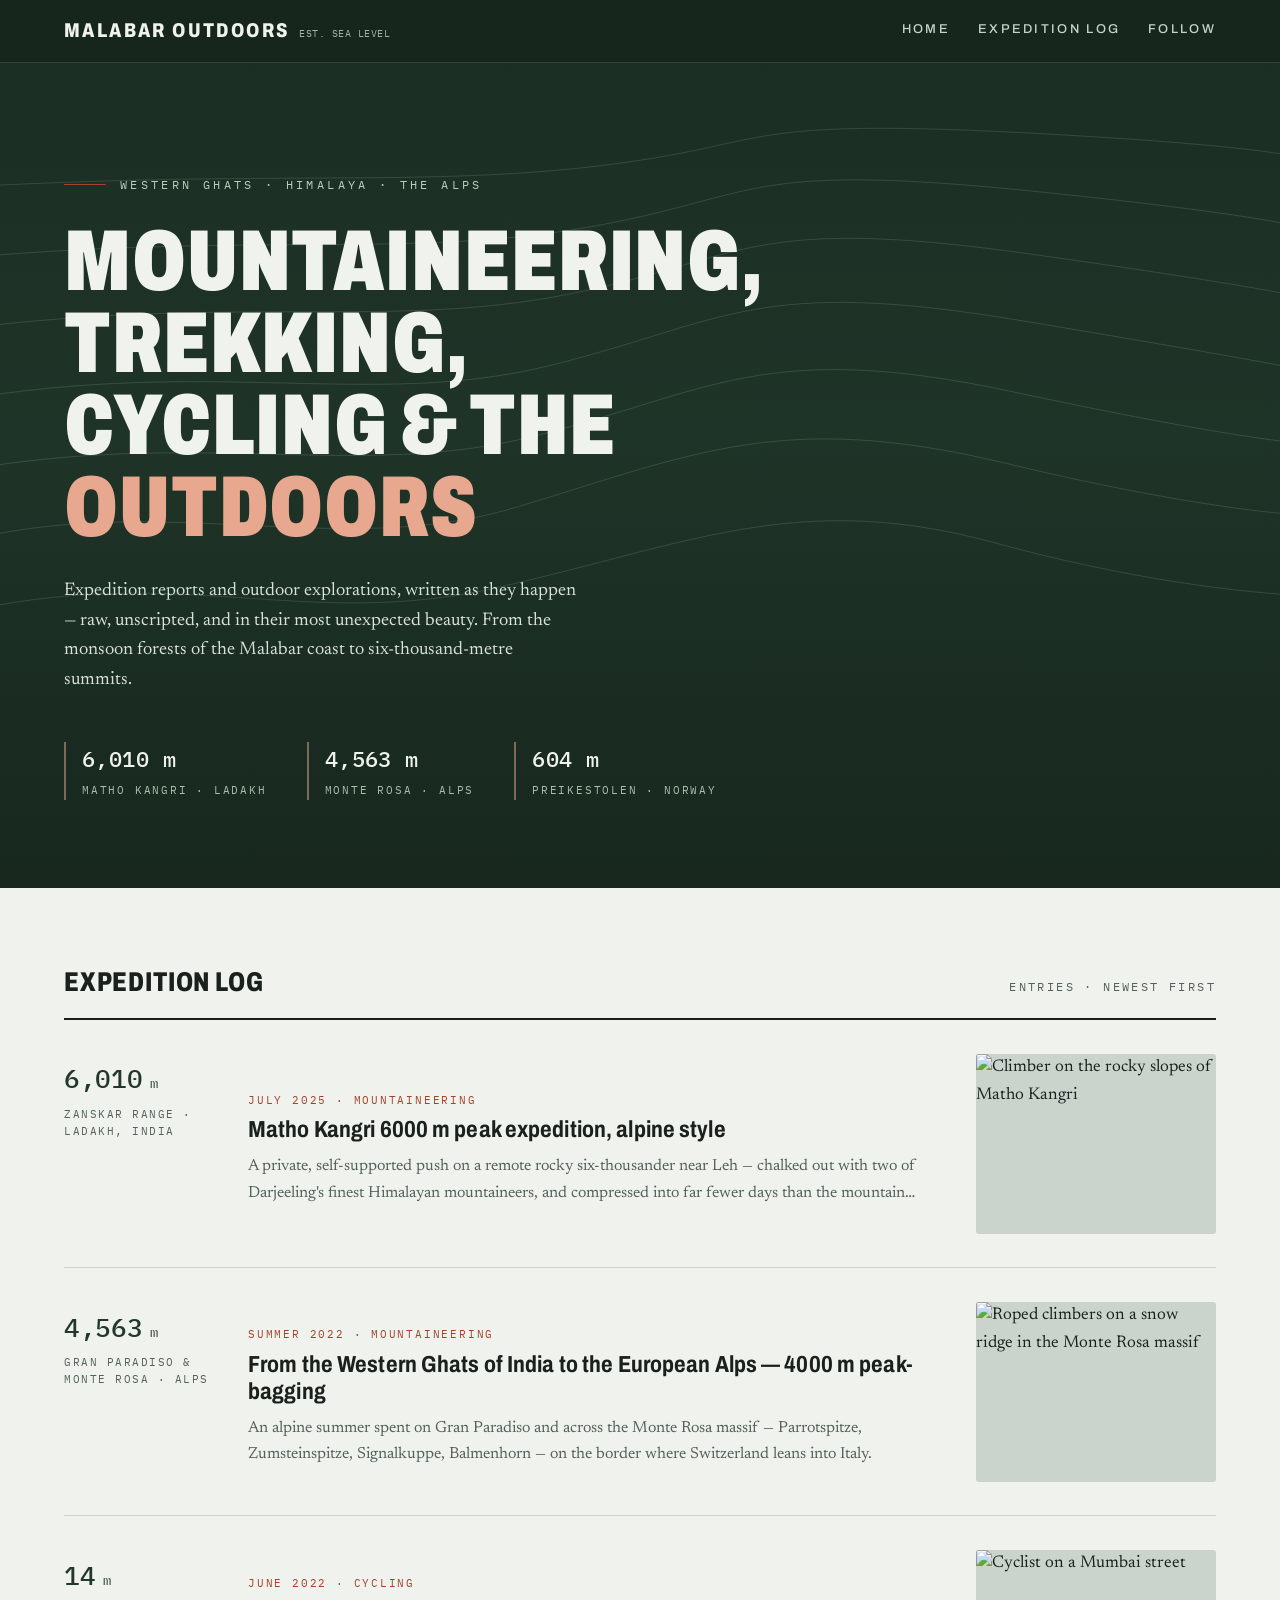
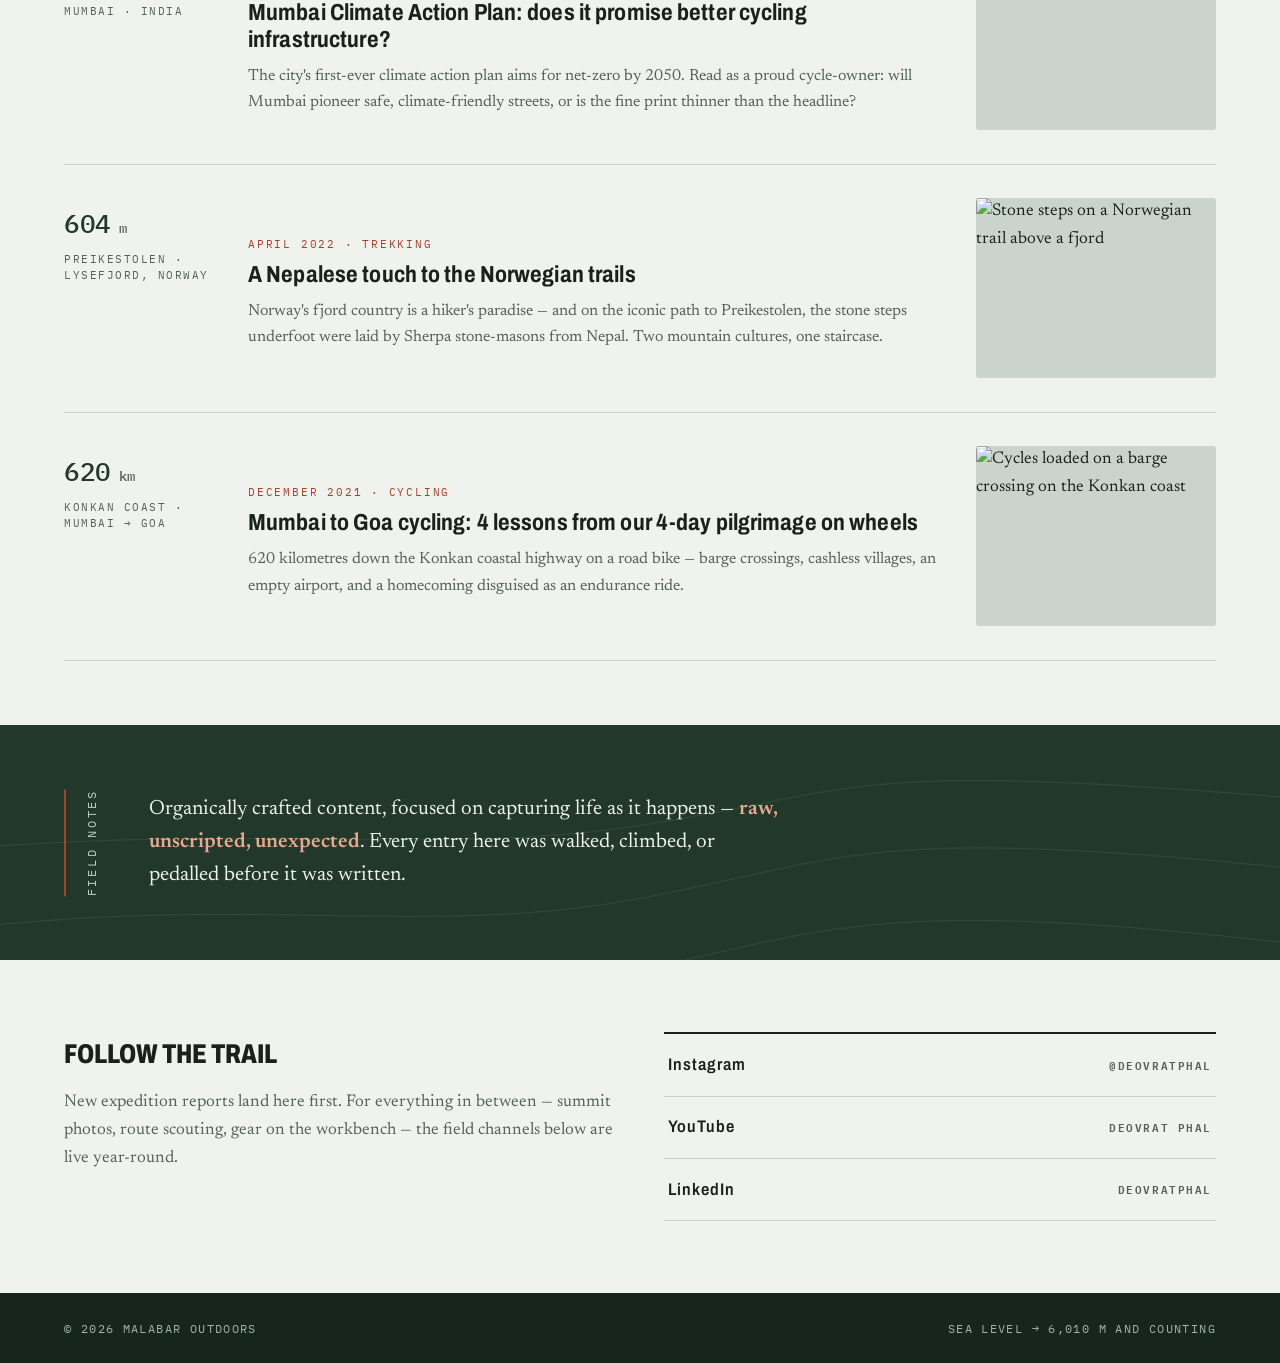
==== index.html @ 0d3b4b46 "Create static Malabar Outdoors site Migrate from WordPress to a static GitHub Pages site. Includes h" ====
<!DOCTYPE html>
<html lang="en">
<head>
<meta charset="UTF-8">
<meta name="viewport" content="width=device-width, initial-scale=1.0">
<title>Malabar Outdoors — Mountaineering, Trekking, Cycling</title>
<meta name="description" content="Mountaineering, trekking, cycling and outdoor explorations — from the Western Ghats of India to the Alps and the Himalaya. Expedition reports by Deovrat Phal.">
<link rel="preconnect" href="https://fonts.googleapis.com">
<link rel="preconnect" href="https://fonts.gstatic.com" crossorigin>
<link href="https://fonts.googleapis.com/css2?family=Archivo:wdth,wght@62..125,400..900&family=Newsreader:ital,opsz,wght@0,6..72,400..600;1,6..72,400&family=IBM+Plex+Mono:wght@400;500&display=swap" rel="stylesheet">
<style>
:root{
  --ghat:#22382B;        /* monsoon canopy green */
  --ghat-deep:#16261D;
  --glacier:#EFF2ED;     /* cool green-tinted off-white */
  --card:#FFFFFF;
  --laterite:#A6412A;    /* Malabar laterite stone */
  --ink:#1A211D;
  --slate:#54615A;
  --hairline:#CBD4CC;
  --display:'Archivo',sans-serif;
  --body:'Newsreader',Georgia,serif;
  --mono:'IBM Plex Mono',monospace;
}
*{margin:0;padding:0;box-sizing:border-box}
html{scroll-behavior:smooth}
@media (prefers-reduced-motion: reduce){
  html{scroll-behavior:auto}
  *,*::before,*::after{animation-duration:.01ms!important;transition-duration:.01ms!important}
}
body{
  font-family:var(--body);
  background:var(--glacier);
  color:var(--ink);
  font-size:1.0625rem;
  line-height:1.65;
}
a{color:inherit}
a:focus-visible,button:focus-visible{outline:3px solid var(--laterite);outline-offset:3px;border-radius:2px}
img{display:block;max-width:100%}

/* ---------- header ---------- */
header{
  position:sticky;top:0;z-index:50;
  background:var(--ghat-deep);
  color:var(--glacier);
  border-bottom:1px solid rgba(255,255,255,.12);
}
.header-inner{
  max-width:1200px;margin:0 auto;
  display:flex;align-items:center;justify-content:space-between;
  padding:.9rem 1.5rem;
}
.wordmark{
  font-family:var(--display);
  font-weight:800;
  font-stretch:80%;
  font-size:1.25rem;
  letter-spacing:.12em;
  text-transform:uppercase;
  text-decoration:none;
  display:flex;align-items:baseline;gap:.6rem;
}
.wordmark .sea{
  font-family:var(--mono);font-size:.65rem;font-weight:400;
  letter-spacing:.05em;color:#9DB5A4;
}
nav{display:flex;gap:1.75rem}
nav a{
  font-family:var(--display);font-weight:500;font-size:.8rem;
  letter-spacing:.18em;text-transform:uppercase;text-decoration:none;
  color:#C6D4C8;padding:.25rem 0;border-bottom:2px solid transparent;
  transition:color .2s,border-color .2s;
}
nav a:hover{color:#fff;border-bottom-color:var(--laterite)}

/* ---------- hero ---------- */
.hero{
  position:relative;
  background:var(--ghat);
  color:var(--glacier);
  overflow:hidden;
}
.hero-photo{
  position:absolute;inset:0;
  background-image:url('https://malabaroutdoors.wordpress.com/wp-content/uploads/2021/12/img_20201022_084226.jpg?w=1920');
  background-size:cover;background-position:center 40%;
  opacity:.38;
}
.hero-tint{
  position:absolute;inset:0;
  background:linear-gradient(180deg,rgba(22,38,29,.55) 0%,rgba(22,38,29,.25) 45%,rgba(22,38,29,.9) 100%);
}
.contours{position:absolute;inset:0;opacity:.5;mix-blend-mode:soft-light;pointer-events:none}
.hero-inner{
  position:relative;
  max-width:1200px;margin:0 auto;
  padding:7rem 1.5rem 5.5rem;
}
.hero-eyebrow{
  font-family:var(--mono);font-size:.75rem;letter-spacing:.28em;
  text-transform:uppercase;color:#B9CFBE;
  display:flex;align-items:center;gap:.9rem;margin-bottom:1.6rem;
}
.hero-eyebrow::before{content:"";width:2.6rem;height:1px;background:var(--laterite)}
h1{
  font-family:var(--display);
  font-weight:900;
  font-stretch:72%;
  text-transform:uppercase;
  font-size:clamp(2.6rem,7.5vw,5.4rem);
  line-height:.95;
  letter-spacing:.01em;
  max-width:14ch;
}
h1 em{font-style:normal;color:#E8A88F}
.hero-sub{
  margin-top:1.75rem;max-width:52ch;
  font-size:1.15rem;line-height:1.6;color:#D8E2D8;
}
.hero-range{
  margin-top:3rem;
  display:flex;flex-wrap:wrap;gap:2.5rem;
  font-family:var(--mono);
}
.range-item{border-left:2px solid rgba(232,168,143,.5);padding-left:1rem}
.range-item .alt{font-size:1.35rem;font-weight:500;letter-spacing:.02em}
.range-item .where{font-size:.7rem;letter-spacing:.16em;text-transform:uppercase;color:#A9C0AE;margin-top:.2rem}

/* ---------- ledger ---------- */
.ledger{
  max-width:1200px;margin:0 auto;
  padding:4.5rem 1.5rem 4rem;
}
.section-head{
  display:flex;align-items:baseline;justify-content:space-between;
  gap:1rem;flex-wrap:wrap;
  border-bottom:2px solid var(--ink);
  padding-bottom:.85rem;margin-bottom:0;
}
.section-head h2{
  font-family:var(--display);font-weight:800;font-stretch:75%;
  text-transform:uppercase;font-size:1.7rem;letter-spacing:.03em;
}
.section-head .count{
  font-family:var(--mono);font-size:.75rem;letter-spacing:.2em;
  text-transform:uppercase;color:var(--slate);
}
.entry{
  display:grid;
  grid-template-columns:9.5rem 1fr 15rem;
  gap:2rem;
  align-items:center;
  padding:2.1rem 0;
  border-bottom:1px solid var(--hairline);
  text-decoration:none;
}
.entry:hover .entry-title{color:var(--laterite)}
.entry:hover .thumb img{transform:scale(1.04)}
.alt-block{align-self:start;padding-top:.3rem}
.alt-block .alt{
  font-family:var(--mono);font-weight:500;
  font-size:1.6rem;letter-spacing:-.01em;color:var(--ghat);
}
.alt-block .alt small{font-size:.85rem;color:var(--slate)}
.alt-block .place{
  font-family:var(--mono);font-size:.68rem;letter-spacing:.14em;
  text-transform:uppercase;color:var(--slate);margin-top:.35rem;line-height:1.5;
}
.entry-main .meta{
  font-family:var(--mono);font-size:.7rem;letter-spacing:.16em;
  text-transform:uppercase;color:var(--laterite);margin-bottom:.5rem;
}
.entry-title{
  font-family:var(--display);font-weight:700;font-stretch:82%;
  font-size:1.45rem;line-height:1.15;letter-spacing:.005em;
  transition:color .2s;
}
.entry-main p{
  margin-top:.6rem;color:var(--slate);font-size:1rem;
  display:-webkit-box;-webkit-line-clamp:2;-webkit-box-orient:vertical;overflow:hidden;
}
.thumb{overflow:hidden;border-radius:3px;aspect-ratio:4/3;background:var(--hairline)}
.thumb img{width:100%;height:100%;object-fit:cover;transition:transform .45s ease}

/* ---------- about strip ---------- */
.about{
  background:var(--ghat);color:var(--glacier);
  position:relative;overflow:hidden;
}
.about .contours{opacity:.35}
.about-inner{
  position:relative;
  max-width:1200px;margin:0 auto;
  padding:4rem 1.5rem;
  display:grid;grid-template-columns:auto 1fr;gap:3rem;align-items:center;
}
.about-mark{
  font-family:var(--mono);font-size:.72rem;letter-spacing:.24em;
  text-transform:uppercase;color:#B9CFBE;
  writing-mode:vertical-rl;transform:rotate(180deg);
  border-right:2px solid var(--laterite);padding-right:1rem;
}
.about-inner p{
  font-size:1.3rem;line-height:1.6;max-width:58ch;
  font-weight:400;
}
.about-inner p b{color:#E8A88F;font-weight:600}

/* ---------- subscribe / footer ---------- */
.follow{
  max-width:1200px;margin:0 auto;
  padding:4.5rem 1.5rem;
  display:grid;grid-template-columns:1fr 1fr;gap:3rem;
}
.follow h2{
  font-family:var(--display);font-weight:800;font-stretch:75%;
  text-transform:uppercase;font-size:1.7rem;
}
.follow .lede{margin-top:.75rem;color:var(--slate)}
.socials{display:flex;flex-direction:column;gap:0;border-top:2px solid var(--ink)}
.socials a{
  display:flex;justify-content:space-between;align-items:center;
  padding:1.05rem .25rem;
  border-bottom:1px solid var(--hairline);
  text-decoration:none;
  font-family:var(--display);font-weight:600;font-stretch:85%;
  letter-spacing:.06em;font-size:1.05rem;
  transition:color .2s,padding-left .2s;
}
.socials a:hover{color:var(--laterite);padding-left:.7rem}
.socials a span{
  font-family:var(--mono);font-size:.7rem;letter-spacing:.14em;
  text-transform:uppercase;color:var(--slate);
}
footer{
  background:var(--ghat-deep);color:#9DB5A4;
}
.footer-inner{
  max-width:1200px;margin:0 auto;
  padding:1.6rem 1.5rem;
  display:flex;justify-content:space-between;flex-wrap:wrap;gap:1rem;
  font-family:var(--mono);font-size:.72rem;letter-spacing:.12em;text-transform:uppercase;
}

/* ---------- responsive ---------- */
@media (max-width:860px){
  .entry{grid-template-columns:1fr;gap:1rem}
  .thumb{order:-1;aspect-ratio:16/9}
  .alt-block{display:flex;gap:1rem;align-items:baseline}
  .alt-block .place{margin-top:0}
  .follow{grid-template-columns:1fr;gap:2rem}
  .about-inner{grid-template-columns:1fr;gap:1.5rem}
  .about-mark{writing-mode:horizontal-tb;transform:none;border-right:0;border-bottom:2px solid var(--laterite);padding:0 0 .6rem}
  nav{gap:1.1rem}
  .hero-inner{padding:5rem 1.5rem 4rem}
}
</style>
</head>
<body>

<header>
  <div class="header-inner">
    <a class="wordmark" href="/">Malabar Outdoors <span class="sea">EST. SEA LEVEL</span></a>
    <nav aria-label="Main">
      <a href="/">Home</a>
      <a href="#log">Expedition log</a>
      <a href="#follow">Follow</a>
    </nav>
  </div>
</header>

<section class="hero">
  <div class="hero-photo" role="img" aria-label="Ridge line in the mountains at dawn"></div>
  <div class="hero-tint"></div>
  <svg class="contours" viewBox="0 0 1440 700" preserveAspectRatio="xMidYMid slice" aria-hidden="true">
    <g fill="none" stroke="#EFF2ED" stroke-width="1.1">
      <path d="M-50,620 C200,560 340,640 560,590 S900,480 1120,540 1490,600 1490,600"/>
      <path d="M-50,540 C180,480 380,560 580,500 S880,390 1130,450 1490,510 1490,510"/>
      <path d="M-50,460 C220,410 400,470 600,420 S860,310 1140,370 1490,430 1490,430"/>
      <path d="M-50,380 C240,330 420,390 620,340 S850,240 1150,290 1490,350 1490,350"/>
      <path d="M-50,300 C260,260 440,300 640,260 S840,170 1160,215 1490,270 1490,270"/>
      <path d="M-50,220 C280,190 460,220 660,185 S830,110 1170,145 1490,195 1490,195"/>
      <path d="M-50,140 C300,120 480,140 680,115 S820,60 1180,80 1490,120 1490,120"/>
    </g>
  </svg>
  <div class="hero-inner">
    <p class="hero-eyebrow">Western Ghats · Himalaya · The Alps</p>
    <h1>Mountaineering, trekking, cycling &amp; the <em>outdoors</em></h1>
    <p class="hero-sub">Expedition reports and outdoor explorations, written as they happen — raw, unscripted, and in their most unexpected beauty. From the monsoon forests of the Malabar coast to six-thousand-metre summits.</p>
    <div class="hero-range">
      <div class="range-item"><div class="alt">6,010 m</div><div class="where">Matho Kangri · Ladakh</div></div>
      <div class="range-item"><div class="alt">4,563 m</div><div class="where">Monte Rosa · Alps</div></div>
      <div class="range-item"><div class="alt">604 m</div><div class="where">Preikestolen · Norway</div></div>
    </div>
  </div>
</section>

<main class="ledger" id="log">
  <div class="section-head">
    <h2>Expedition log</h2>
    <span class="count">Entries · newest first</span>
  </div>

  <a class="entry" href="posts/matho-kangri-6000m-alpine-style.html">
    <div class="alt-block">
      <div class="alt">6,010<small> m</small></div>
      <div class="place">Zanskar Range · Ladakh, India</div>
    </div>
    <div class="entry-main">
      <p class="meta">July 2025 · Mountaineering</p>
      <h3 class="entry-title">Matho Kangri 6000 m peak expedition, alpine style</h3>
      <p>A private, self-supported push on a remote rocky six-thousander near Leh — chalked out with two of Darjeeling's finest Himalayan mountaineers, and compressed into far fewer days than the mountain usually demands.</p>
    </div>
    <div class="thumb"><img src="https://malabaroutdoors.wordpress.com/wp-content/uploads/2025/07/img-20250715-wa00201024.jpg?w=800" alt="Climber on the rocky slopes of Matho Kangri" loading="lazy"></div>
  </a>

  <a class="entry" href="posts/alps-4000m-peak-bagging.html">
    <div class="alt-block">
      <div class="alt">4,563<small> m</small></div>
      <div class="place">Gran Paradiso &amp; Monte Rosa · Alps</div>
    </div>
    <div class="entry-main">
      <p class="meta">Summer 2022 · Mountaineering</p>
      <h3 class="entry-title">From the Western Ghats of India to the European Alps — 4000 m peak-bagging</h3>
      <p>An alpine summer spent on Gran Paradiso and across the Monte Rosa massif — Parrotspitze, Zumsteinspitze, Signalkuppe, Balmenhorn — on the border where Switzerland leans into Italy.</p>
    </div>
    <div class="thumb"><img src="https://malabaroutdoors.wordpress.com/wp-content/uploads/2023/04/mb1.jpg?w=800" alt="Roped climbers on a snow ridge in the Monte Rosa massif" loading="lazy"></div>
  </a>

  <a class="entry" href="posts/mumbai-climate-action-cycling.html">
    <div class="alt-block">
      <div class="alt">14<small> m</small></div>
      <div class="place">Mumbai · India</div>
    </div>
    <div class="entry-main">
      <p class="meta">June 2022 · Cycling</p>
      <h3 class="entry-title">Mumbai Climate Action Plan: does it promise better cycling infrastructure?</h3>
      <p>The city's first-ever climate action plan aims for net-zero by 2050. Read as a proud cycle-owner: will Mumbai pioneer safe, climate-friendly streets, or is the fine print thinner than the headline?</p>
    </div>
    <div class="thumb"><img src="https://malabaroutdoors.wordpress.com/wp-content/uploads/2022/04/img_20200822_184640.jpg?w=800" alt="Cyclist on a Mumbai street" loading="lazy"></div>
  </a>

  <a class="entry" href="posts/sherpa-stairs-norway.html">
    <div class="alt-block">
      <div class="alt">604<small> m</small></div>
      <div class="place">Preikestolen · Lysefjord, Norway</div>
    </div>
    <div class="entry-main">
      <p class="meta">April 2022 · Trekking</p>
      <h3 class="entry-title">A Nepalese touch to the Norwegian trails</h3>
      <p>Norway's fjord country is a hiker's paradise — and on the iconic path to Preikestolen, the stone steps underfoot were laid by Sherpa stone-masons from Nepal. Two mountain cultures, one staircase.</p>
    </div>
    <div class="thumb"><img src="https://malabaroutdoors.wordpress.com/wp-content/uploads/2022/04/1title.jpg?w=800" alt="Stone steps on a Norwegian trail above a fjord" loading="lazy"></div>
  </a>

  <a class="entry" href="posts/mumbai-goa-cycling.html">
    <div class="alt-block">
      <div class="alt">620<small> km</small></div>
      <div class="place">Konkan Coast · Mumbai → Goa</div>
    </div>
    <div class="entry-main">
      <p class="meta">December 2021 · Cycling</p>
      <h3 class="entry-title">Mumbai to Goa cycling: 4 lessons from our 4-day pilgrimage on wheels</h3>
      <p>620 kilometres down the Konkan coastal highway on a road bike — barge crossings, cashless villages, an empty airport, and a homecoming disguised as an endurance ride.</p>
    </div>
    <div class="thumb"><img src="https://malabaroutdoors.wordpress.com/wp-content/uploads/2021/12/boati.jpg?w=800" alt="Cycles loaded on a barge crossing on the Konkan coast" loading="lazy"></div>
  </a>
</main>

<section class="about">
  <svg class="contours" viewBox="0 0 1440 400" preserveAspectRatio="xMidYMid slice" aria-hidden="true">
    <g fill="none" stroke="#EFF2ED" stroke-width="1">
      <path d="M-50,320 C260,270 460,330 700,280 S980,190 1490,250"/>
      <path d="M-50,230 C280,190 480,240 720,195 S970,110 1490,165"/>
      <path d="M-50,140 C300,110 500,150 740,110 S960,40 1490,85"/>
    </g>
  </svg>
  <div class="about-inner">
    <div class="about-mark">Field notes</div>
    <p>Organically crafted content, focused on capturing life as it happens — <b>raw, unscripted, unexpected</b>. Every entry here was walked, climbed, or pedalled before it was written.</p>
  </div>
</section>

<section class="follow" id="follow">
  <div>
    <h2>Follow the trail</h2>
    <p class="lede">New expedition reports land here first. For everything in between — summit photos, route scouting, gear on the workbench — the field channels below are live year-round.</p>
  </div>
  <div class="socials">
    <a href="https://www.instagram.com/deovratphal/">Instagram <span>@deovratphal</span></a>
    <a href="https://www.youtube.com/c/DeovratPhalRoboticRaptor/featured">YouTube <span>Deovrat Phal</span></a>
    <a href="https://www.linkedin.com/in/deovratphal/">LinkedIn <span>deovratphal</span></a>
  </div>
</section>

<footer>
  <div class="footer-inner">
    <span>© 2026 Malabar Outdoors</span>
    <span>Sea level → 6,010 m and counting</span>
  </div>
</footer>

</body>
</html>
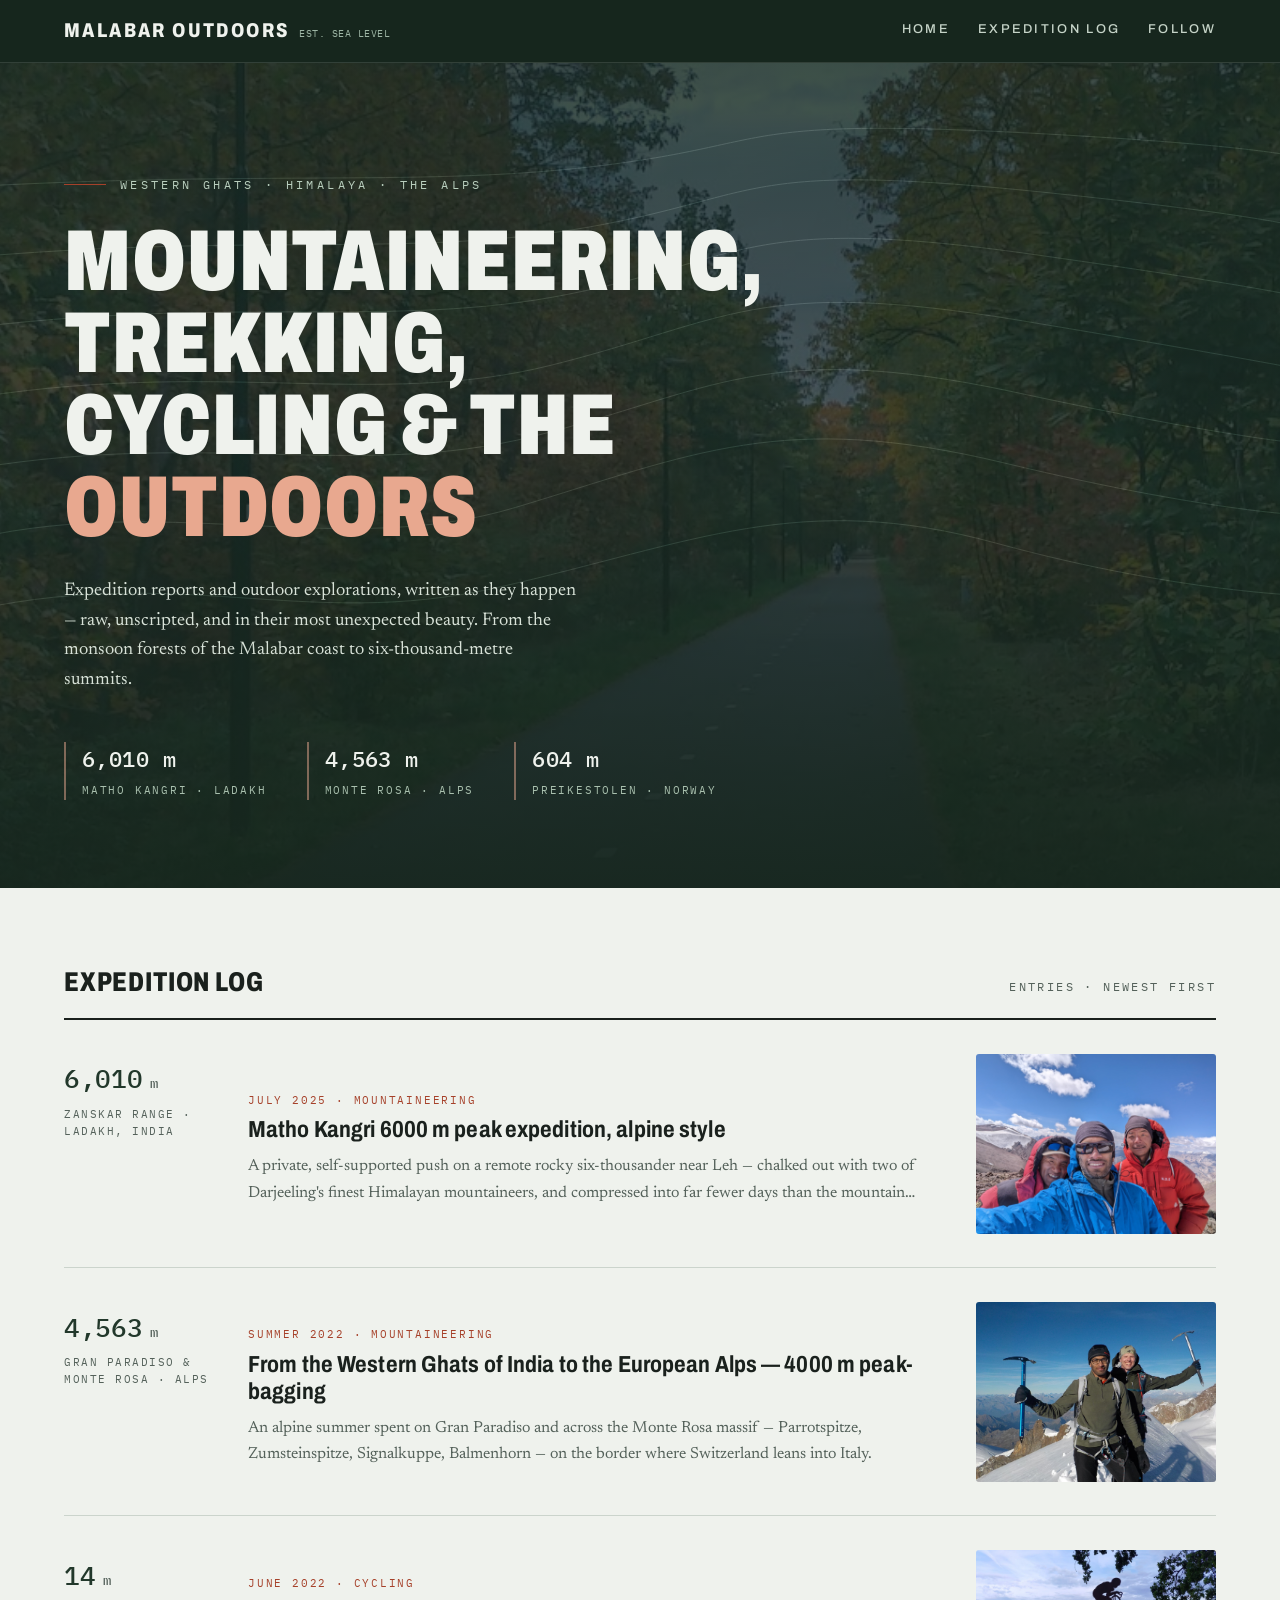
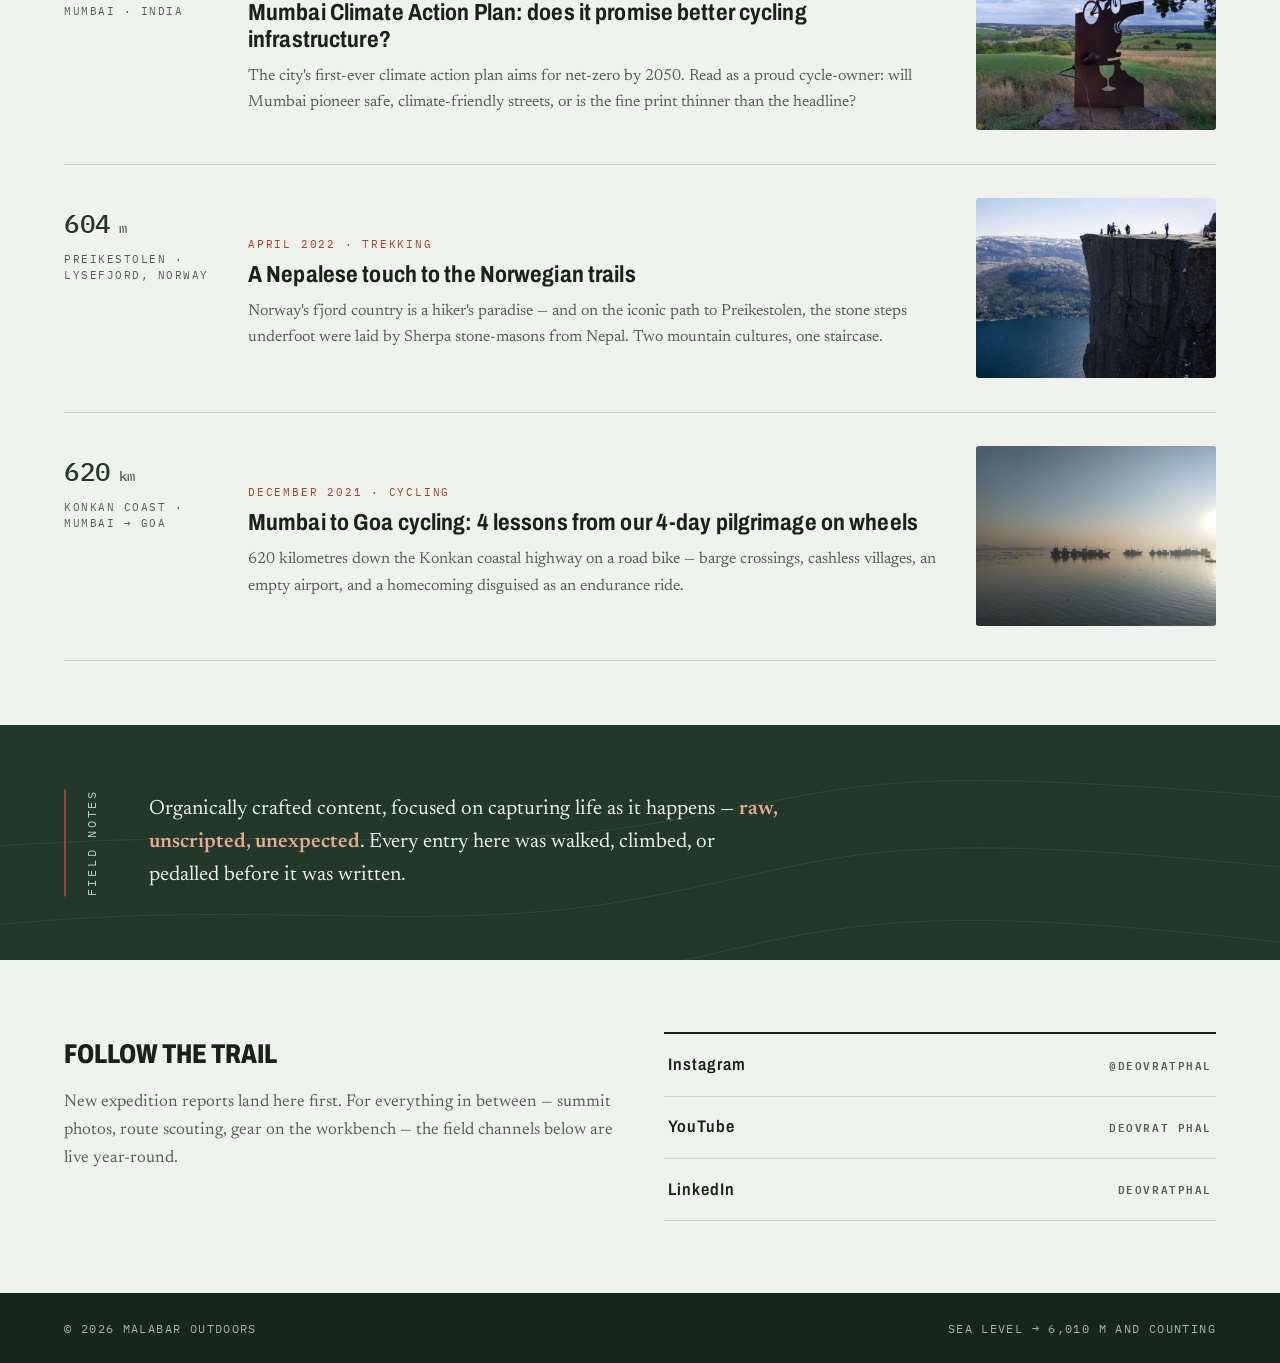
==== commit a624cb74: "Add local images and downloader; use local URLs Add 25 photos under images/ and a Windows batch help" ====
--- a/index.html
+++ b/index.html
@@ -83,7 +83,7 @@
 }
 .hero-photo{
   position:absolute;inset:0;
-  background-image:url('https://malabaroutdoors.wordpress.com/wp-content/uploads/2021/12/img_20201022_084226.jpg?w=1920');
+  background-image:url('images/img_20201022_084226.jpg');
   background-size:cover;background-position:center 40%;
   opacity:.38;
 }
@@ -261,9 +261,9 @@
 
 <header>
   <div class="header-inner">
-    <a class="wordmark" href="/">Malabar Outdoors <span class="sea">EST. SEA LEVEL</span></a>
+    <a class="wordmark" href="index.html">Malabar Outdoors <span class="sea">EST. SEA LEVEL</span></a>
     <nav aria-label="Main">
-      <a href="/">Home</a>
+      <a href="index.html">Home</a>
       <a href="#log">Expedition log</a>
       <a href="#follow">Follow</a>
     </nav>
@@ -312,7 +312,7 @@
       <h3 class="entry-title">Matho Kangri 6000 m peak expedition, alpine style</h3>
       <p>A private, self-supported push on a remote rocky six-thousander near Leh — chalked out with two of Darjeeling's finest Himalayan mountaineers, and compressed into far fewer days than the mountain usually demands.</p>
     </div>
-    <div class="thumb"><img src="https://malabaroutdoors.wordpress.com/wp-content/uploads/2025/07/img-20250715-wa00201024.jpg?w=800" alt="Climber on the rocky slopes of Matho Kangri" loading="lazy"></div>
+    <div class="thumb"><img src="images/img-20250715-wa00201024.jpg" alt="Climber on the rocky slopes of Matho Kangri" loading="lazy"></div>
   </a>
 
   <a class="entry" href="posts/alps-4000m-peak-bagging.html">
@@ -325,7 +325,7 @@
       <h3 class="entry-title">From the Western Ghats of India to the European Alps — 4000 m peak-bagging</h3>
       <p>An alpine summer spent on Gran Paradiso and across the Monte Rosa massif — Parrotspitze, Zumsteinspitze, Signalkuppe, Balmenhorn — on the border where Switzerland leans into Italy.</p>
     </div>
-    <div class="thumb"><img src="https://malabaroutdoors.wordpress.com/wp-content/uploads/2023/04/mb1.jpg?w=800" alt="Roped climbers on a snow ridge in the Monte Rosa massif" loading="lazy"></div>
+    <div class="thumb"><img src="images/mb1.jpg" alt="Roped climbers on a snow ridge in the Monte Rosa massif" loading="lazy"></div>
   </a>
 
   <a class="entry" href="posts/mumbai-climate-action-cycling.html">
@@ -338,7 +338,7 @@
       <h3 class="entry-title">Mumbai Climate Action Plan: does it promise better cycling infrastructure?</h3>
       <p>The city's first-ever climate action plan aims for net-zero by 2050. Read as a proud cycle-owner: will Mumbai pioneer safe, climate-friendly streets, or is the fine print thinner than the headline?</p>
     </div>
-    <div class="thumb"><img src="https://malabaroutdoors.wordpress.com/wp-content/uploads/2022/04/img_20200822_184640.jpg?w=800" alt="Cyclist on a Mumbai street" loading="lazy"></div>
+    <div class="thumb"><img src="images/img_20200822_184640.jpg" alt="Cyclist on a Mumbai street" loading="lazy"></div>
   </a>
 
   <a class="entry" href="posts/sherpa-stairs-norway.html">
@@ -351,7 +351,7 @@
       <h3 class="entry-title">A Nepalese touch to the Norwegian trails</h3>
       <p>Norway's fjord country is a hiker's paradise — and on the iconic path to Preikestolen, the stone steps underfoot were laid by Sherpa stone-masons from Nepal. Two mountain cultures, one staircase.</p>
     </div>
-    <div class="thumb"><img src="https://malabaroutdoors.wordpress.com/wp-content/uploads/2022/04/1title.jpg?w=800" alt="Stone steps on a Norwegian trail above a fjord" loading="lazy"></div>
+    <div class="thumb"><img src="images/1title.jpg" alt="Stone steps on a Norwegian trail above a fjord" loading="lazy"></div>
   </a>
 
   <a class="entry" href="posts/mumbai-goa-cycling.html">
@@ -364,7 +364,7 @@
       <h3 class="entry-title">Mumbai to Goa cycling: 4 lessons from our 4-day pilgrimage on wheels</h3>
       <p>620 kilometres down the Konkan coastal highway on a road bike — barge crossings, cashless villages, an empty airport, and a homecoming disguised as an endurance ride.</p>
     </div>
-    <div class="thumb"><img src="https://malabaroutdoors.wordpress.com/wp-content/uploads/2021/12/boati.jpg?w=800" alt="Cycles loaded on a barge crossing on the Konkan coast" loading="lazy"></div>
+    <div class="thumb"><img src="images/boati.jpg" alt="Cycles loaded on a barge crossing on the Konkan coast" loading="lazy"></div>
   </a>
 </main>
 
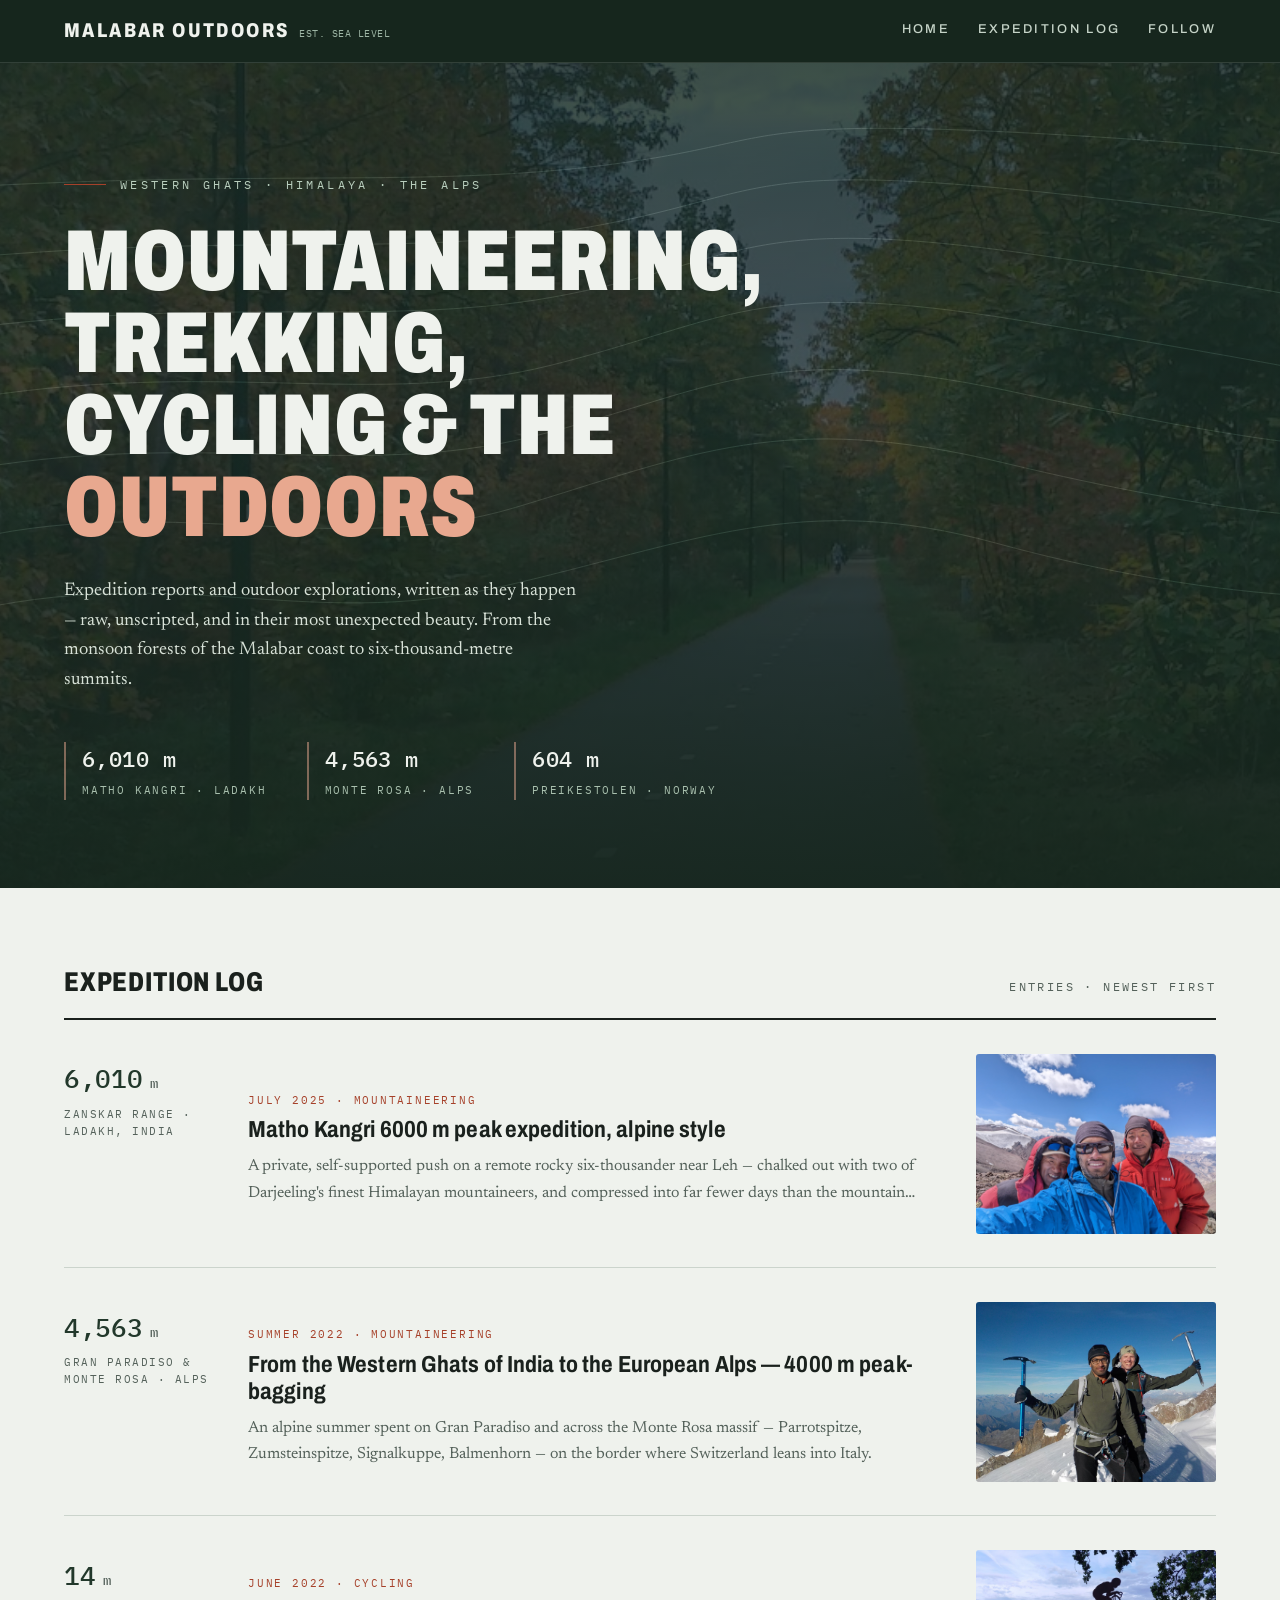
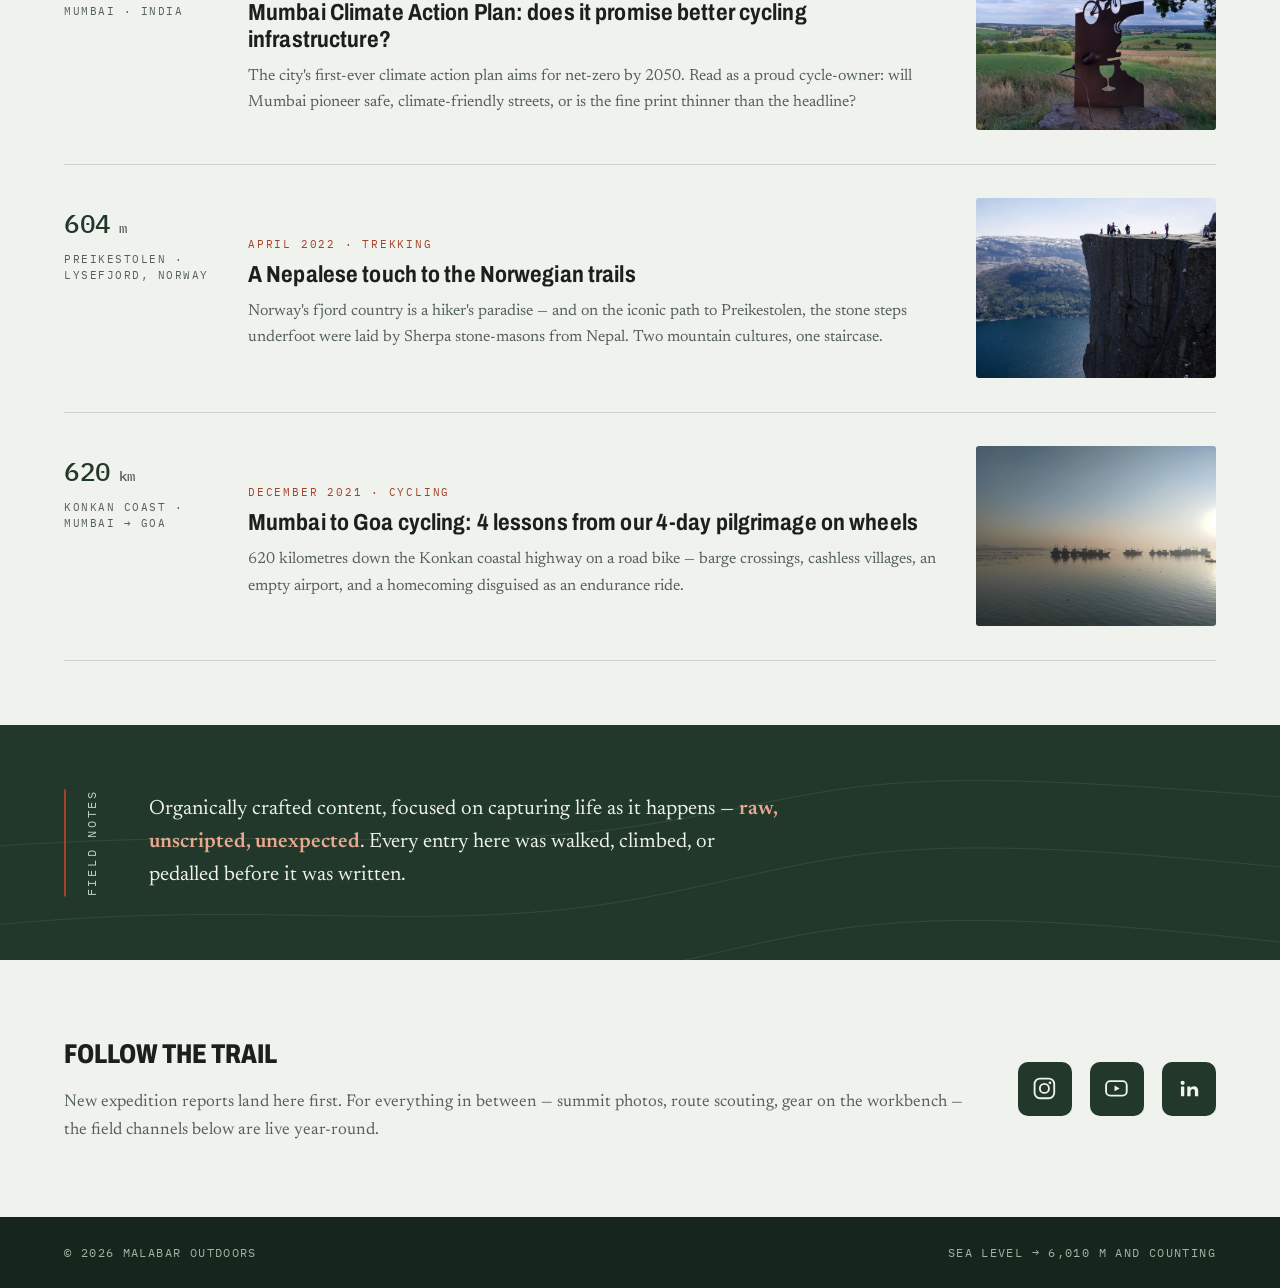
==== commit a4ba7d97: "Refactor site: lazy-load images, update links, socials Remove legacy setup/downloader docs and refac" ====
--- a/index.html
+++ b/index.html
@@ -3,8 +3,8 @@
 <head>
 <meta charset="UTF-8">
 <meta name="viewport" content="width=device-width, initial-scale=1.0">
-<title>Malabar Outdoors — Mountaineering, Trekking, Cycling</title>
-<meta name="description" content="Mountaineering, trekking, cycling and outdoor explorations — from the Western Ghats of India to the Alps and the Himalaya. Expedition reports by Deovrat Phal.">
+<title>Malabar Outdoors</title>
+<meta name="description" content="Mountaineering, trekking, cycling and outdoor explorations from the Western Ghats of India to the Alps and the Himalaya. Expedition reports by Deovrat Phal.">
 <link rel="preconnect" href="https://fonts.googleapis.com">
 <link rel="preconnect" href="https://fonts.gstatic.com" crossorigin>
 <link href="https://fonts.googleapis.com/css2?family=Archivo:wdth,wght@62..125,400..900&family=Newsreader:ital,opsz,wght@0,6..72,400..600;1,6..72,400&family=IBM+Plex+Mono:wght@400;500&display=swap" rel="stylesheet">
@@ -211,28 +211,22 @@
 .follow{
   max-width:1200px;margin:0 auto;
   padding:4.5rem 1.5rem;
-  display:grid;grid-template-columns:1fr 1fr;gap:3rem;
+  display:grid;grid-template-columns:1fr auto;gap:3rem;align-items:center;
 }
 .follow h2{
   font-family:var(--display);font-weight:800;font-stretch:75%;
   text-transform:uppercase;font-size:1.7rem;
 }
 .follow .lede{margin-top:.75rem;color:var(--slate)}
-.socials{display:flex;flex-direction:column;gap:0;border-top:2px solid var(--ink)}
+.socials{display:flex;align-items:center;gap:1.1rem}
 .socials a{
-  display:flex;justify-content:space-between;align-items:center;
-  padding:1.05rem .25rem;
-  border-bottom:1px solid var(--hairline);
-  text-decoration:none;
-  font-family:var(--display);font-weight:600;font-stretch:85%;
-  letter-spacing:.06em;font-size:1.05rem;
-  transition:color .2s,padding-left .2s;
-}
-.socials a:hover{color:var(--laterite);padding-left:.7rem}
-.socials a span{
-  font-family:var(--mono);font-size:.7rem;letter-spacing:.14em;
-  text-transform:uppercase;color:var(--slate);
-}
+  display:flex;align-items:center;justify-content:center;
+  width:3.4rem;height:3.4rem;border-radius:10px;
+  background:var(--ghat);color:var(--glacier);
+  transition:background .2s,transform .2s;
+}
+.socials a:hover{background:var(--laterite);transform:translateY(-3px)}
+.socials svg{width:1.55rem;height:1.55rem}
 footer{
   background:var(--ghat-deep);color:#9DB5A4;
 }
@@ -261,11 +255,11 @@
 
 <header>
   <div class="header-inner">
-    <a class="wordmark" href="index.html">Malabar Outdoors <span class="sea">EST. SEA LEVEL</span></a>
+    <a class="wordmark" href="./">Malabar Outdoors <span class="sea">EST. SEA LEVEL</span></a>
     <nav aria-label="Main">
-      <a href="index.html">Home</a>
-      <a href="#log">Expedition log</a>
-      <a href="#follow">Follow</a>
+      <a href="./">Home</a>
+      <a href="./#log">Expedition log</a>
+      <a href="./#follow">Follow</a>
     </nav>
   </div>
 </header>
@@ -388,9 +382,26 @@
     <p class="lede">New expedition reports land here first. For everything in between — summit photos, route scouting, gear on the workbench — the field channels below are live year-round.</p>
   </div>
   <div class="socials">
-    <a href="https://www.instagram.com/deovratphal/">Instagram <span>@deovratphal</span></a>
-    <a href="https://www.youtube.com/c/DeovratPhalRoboticRaptor/featured">YouTube <span>Deovrat Phal</span></a>
-    <a href="https://www.linkedin.com/in/deovratphal/">LinkedIn <span>deovratphal</span></a>
+    <a href="https://www.instagram.com/deovratphal/" aria-label="Instagram — @deovratphal" title="Instagram">
+      <svg viewBox="0 0 24 24" fill="none" stroke="currentColor" stroke-width="1.8" aria-hidden="true">
+        <rect x="2.5" y="2.5" width="19" height="19" rx="5.2"/>
+        <circle cx="12" cy="12" r="4.4"/>
+        <circle cx="17.4" cy="6.6" r="1.3" fill="currentColor" stroke="none"/>
+      </svg>
+    </a>
+    <a href="https://www.youtube.com/c/DeovratPhalRoboticRaptor/featured" aria-label="YouTube — Deovrat Phal" title="YouTube">
+      <svg viewBox="0 0 24 24" fill="none" stroke="currentColor" stroke-width="1.8" aria-hidden="true">
+        <rect x="2" y="5" width="20" height="14" rx="4"/>
+        <path d="M10.2 9.3 L15.2 12 L10.2 14.7 Z" fill="currentColor" stroke="none"/>
+      </svg>
+    </a>
+    <a href="https://www.linkedin.com/in/deovratphal/" aria-label="LinkedIn — deovratphal" title="LinkedIn">
+      <svg viewBox="0 0 24 24" fill="currentColor" aria-hidden="true">
+        <circle cx="6.4" cy="6.6" r="2"/>
+        <rect x="4.8" y="10.2" width="3.2" height="9.3" rx=".4"/>
+        <path d="M10.9 10.2h3.1v1.5c.6-1 1.7-1.8 3.4-1.8 2.6 0 4.1 1.7 4.1 4.7v4.9h-3.2v-4.5c0-1.4-.6-2.3-1.9-2.3-1.2 0-2.3.9-2.3 2.4v4.4h-3.2z"/>
+      </svg>
+    </a>
   </div>
 </section>
 
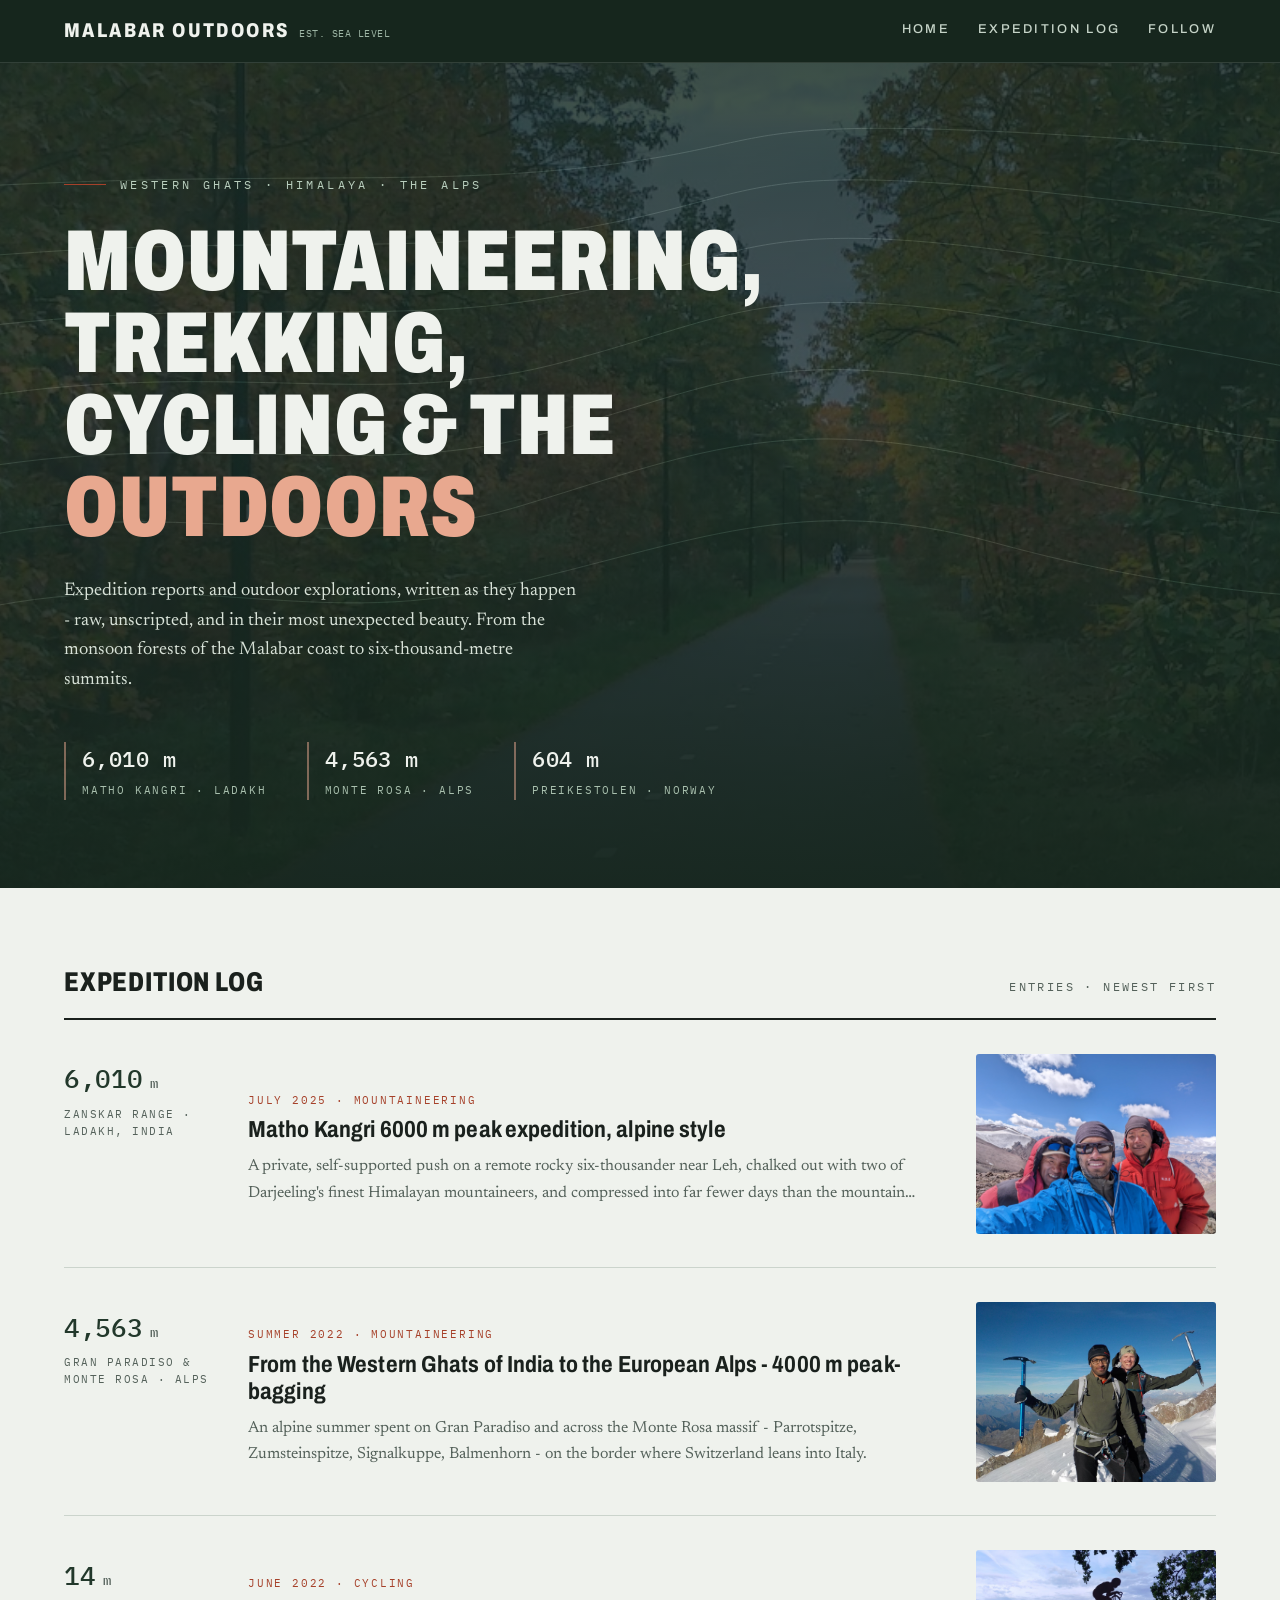
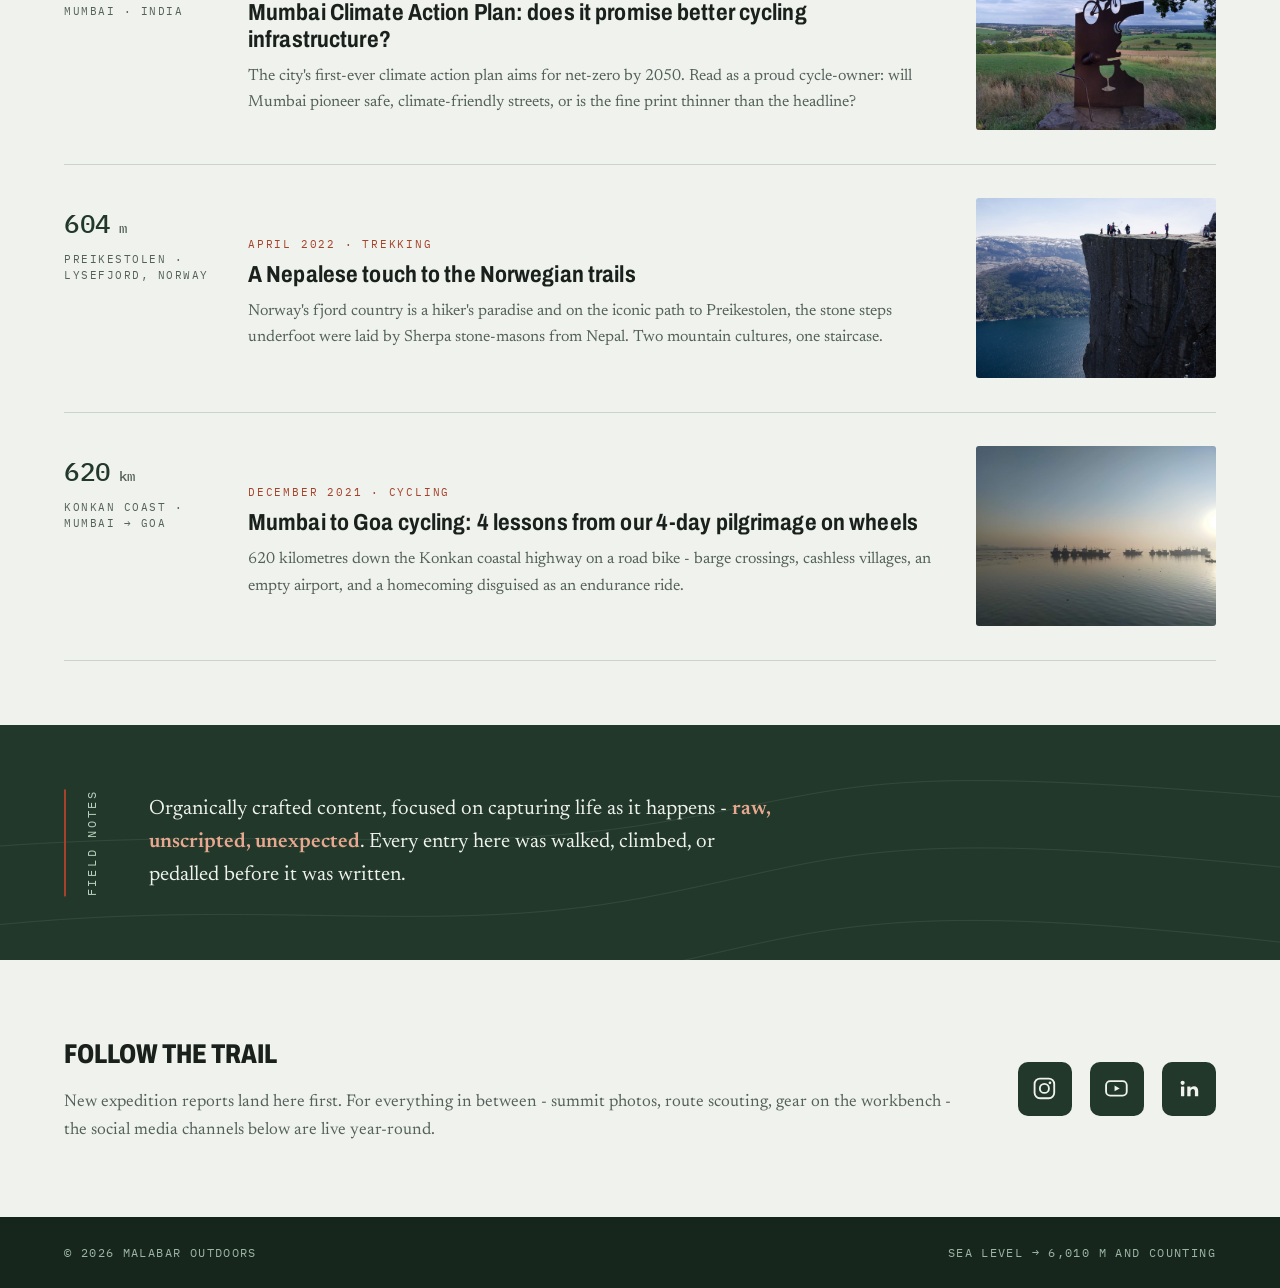
==== commit c953b1a4: "Add mobile responsive design and typography fixes Add responsive media queries for mobile devices (m" ====
--- a/index.html
+++ b/index.html
@@ -4,7 +4,7 @@
 <meta charset="UTF-8">
 <meta name="viewport" content="width=device-width, initial-scale=1.0">
 <title>Malabar Outdoors</title>
-<meta name="description" content="Mountaineering, trekking, cycling and outdoor explorations from the Western Ghats of India to the Alps and the Himalaya. Expedition reports by Deovrat Phal.">
+<meta name="description" content="Mountaineering, trekking, cycling and outdoor explorations, from the Western Ghats of India to the Alps and the Himalaya. Expedition reports by Deovrat Phal.">
 <link rel="preconnect" href="https://fonts.googleapis.com">
 <link rel="preconnect" href="https://fonts.gstatic.com" crossorigin>
 <link href="https://fonts.googleapis.com/css2?family=Archivo:wdth,wght@62..125,400..900&family=Newsreader:ital,opsz,wght@0,6..72,400..600;1,6..72,400&family=IBM+Plex+Mono:wght@400;500&display=swap" rel="stylesheet">
@@ -73,6 +73,14 @@
   transition:color .2s,border-color .2s;
 }
 nav a:hover{color:#fff;border-bottom-color:var(--laterite)}
+nav a{white-space:nowrap}
+@media (max-width:700px){
+  .header-inner{flex-wrap:wrap;padding:.7rem 1rem .55rem;row-gap:.3rem}
+  .wordmark{font-size:1rem;white-space:nowrap}
+  .wordmark .sea{display:none}
+  nav{width:100%;gap:1.5rem}
+  nav a{font-size:.7rem;letter-spacing:.14em;padding:.15rem 0}
+}
 
 /* ---------- hero ---------- */
 .hero{
@@ -281,7 +289,7 @@
   <div class="hero-inner">
     <p class="hero-eyebrow">Western Ghats · Himalaya · The Alps</p>
     <h1>Mountaineering, trekking, cycling &amp; the <em>outdoors</em></h1>
-    <p class="hero-sub">Expedition reports and outdoor explorations, written as they happen — raw, unscripted, and in their most unexpected beauty. From the monsoon forests of the Malabar coast to six-thousand-metre summits.</p>
+    <p class="hero-sub">Expedition reports and outdoor explorations, written as they happen - raw, unscripted, and in their most unexpected beauty. From the monsoon forests of the Malabar coast to six-thousand-metre summits.</p>
     <div class="hero-range">
       <div class="range-item"><div class="alt">6,010 m</div><div class="where">Matho Kangri · Ladakh</div></div>
       <div class="range-item"><div class="alt">4,563 m</div><div class="where">Monte Rosa · Alps</div></div>
@@ -304,7 +312,7 @@
     <div class="entry-main">
       <p class="meta">July 2025 · Mountaineering</p>
       <h3 class="entry-title">Matho Kangri 6000 m peak expedition, alpine style</h3>
-      <p>A private, self-supported push on a remote rocky six-thousander near Leh — chalked out with two of Darjeeling's finest Himalayan mountaineers, and compressed into far fewer days than the mountain usually demands.</p>
+      <p>A private, self-supported push on a remote rocky six-thousander near Leh, chalked out with two of Darjeeling's finest Himalayan mountaineers, and compressed into far fewer days than the mountain usually demands.</p>
     </div>
     <div class="thumb"><img src="images/img-20250715-wa00201024.jpg" alt="Climber on the rocky slopes of Matho Kangri" loading="lazy"></div>
   </a>
@@ -316,8 +324,8 @@
     </div>
     <div class="entry-main">
       <p class="meta">Summer 2022 · Mountaineering</p>
-      <h3 class="entry-title">From the Western Ghats of India to the European Alps — 4000 m peak-bagging</h3>
-      <p>An alpine summer spent on Gran Paradiso and across the Monte Rosa massif — Parrotspitze, Zumsteinspitze, Signalkuppe, Balmenhorn — on the border where Switzerland leans into Italy.</p>
+      <h3 class="entry-title">From the Western Ghats of India to the European Alps - 4000 m peak-bagging</h3>
+      <p>An alpine summer spent on Gran Paradiso and across the Monte Rosa massif - Parrotspitze, Zumsteinspitze, Signalkuppe, Balmenhorn - on the border where Switzerland leans into Italy.</p>
     </div>
     <div class="thumb"><img src="images/mb1.jpg" alt="Roped climbers on a snow ridge in the Monte Rosa massif" loading="lazy"></div>
   </a>
@@ -343,7 +351,7 @@
     <div class="entry-main">
       <p class="meta">April 2022 · Trekking</p>
       <h3 class="entry-title">A Nepalese touch to the Norwegian trails</h3>
-      <p>Norway's fjord country is a hiker's paradise — and on the iconic path to Preikestolen, the stone steps underfoot were laid by Sherpa stone-masons from Nepal. Two mountain cultures, one staircase.</p>
+      <p>Norway's fjord country is a hiker's paradise and on the iconic path to Preikestolen, the stone steps underfoot were laid by Sherpa stone-masons from Nepal. Two mountain cultures, one staircase.</p>
     </div>
     <div class="thumb"><img src="images/1title.jpg" alt="Stone steps on a Norwegian trail above a fjord" loading="lazy"></div>
   </a>
@@ -356,7 +364,7 @@
     <div class="entry-main">
       <p class="meta">December 2021 · Cycling</p>
       <h3 class="entry-title">Mumbai to Goa cycling: 4 lessons from our 4-day pilgrimage on wheels</h3>
-      <p>620 kilometres down the Konkan coastal highway on a road bike — barge crossings, cashless villages, an empty airport, and a homecoming disguised as an endurance ride.</p>
+      <p>620 kilometres down the Konkan coastal highway on a road bike - barge crossings, cashless villages, an empty airport, and a homecoming disguised as an endurance ride.</p>
     </div>
     <div class="thumb"><img src="images/boati.jpg" alt="Cycles loaded on a barge crossing on the Konkan coast" loading="lazy"></div>
   </a>
@@ -372,30 +380,30 @@
   </svg>
   <div class="about-inner">
     <div class="about-mark">Field notes</div>
-    <p>Organically crafted content, focused on capturing life as it happens — <b>raw, unscripted, unexpected</b>. Every entry here was walked, climbed, or pedalled before it was written.</p>
+    <p>Organically crafted content, focused on capturing life as it happens - <b>raw, unscripted, unexpected</b>. Every entry here was walked, climbed, or pedalled before it was written.</p>
   </div>
 </section>
 
 <section class="follow" id="follow">
   <div>
     <h2>Follow the trail</h2>
-    <p class="lede">New expedition reports land here first. For everything in between — summit photos, route scouting, gear on the workbench — the field channels below are live year-round.</p>
+    <p class="lede">New expedition reports land here first. For everything in between - summit photos, route scouting, gear on the workbench - the social media channels below are live year-round.</p>
   </div>
   <div class="socials">
-    <a href="https://www.instagram.com/deovratphal/" aria-label="Instagram — @deovratphal" title="Instagram">
+    <a href="https://www.instagram.com/deovratphal/" aria-label="Instagram - @deovratphal" title="Instagram">
       <svg viewBox="0 0 24 24" fill="none" stroke="currentColor" stroke-width="1.8" aria-hidden="true">
         <rect x="2.5" y="2.5" width="19" height="19" rx="5.2"/>
         <circle cx="12" cy="12" r="4.4"/>
         <circle cx="17.4" cy="6.6" r="1.3" fill="currentColor" stroke="none"/>
       </svg>
     </a>
-    <a href="https://www.youtube.com/c/DeovratPhalRoboticRaptor/featured" aria-label="YouTube — Deovrat Phal" title="YouTube">
+    <a href="https://www.youtube.com/c/DeovratPhalRoboticRaptor/featured" aria-label="YouTube - Deovrat Phal" title="YouTube">
       <svg viewBox="0 0 24 24" fill="none" stroke="currentColor" stroke-width="1.8" aria-hidden="true">
         <rect x="2" y="5" width="20" height="14" rx="4"/>
         <path d="M10.2 9.3 L15.2 12 L10.2 14.7 Z" fill="currentColor" stroke="none"/>
       </svg>
     </a>
-    <a href="https://www.linkedin.com/in/deovratphal/" aria-label="LinkedIn — deovratphal" title="LinkedIn">
+    <a href="https://www.linkedin.com/in/deovratphal/" aria-label="LinkedIn - deovratphal" title="LinkedIn">
       <svg viewBox="0 0 24 24" fill="currentColor" aria-hidden="true">
         <circle cx="6.4" cy="6.6" r="2"/>
         <rect x="4.8" y="10.2" width="3.2" height="9.3" rx=".4"/>
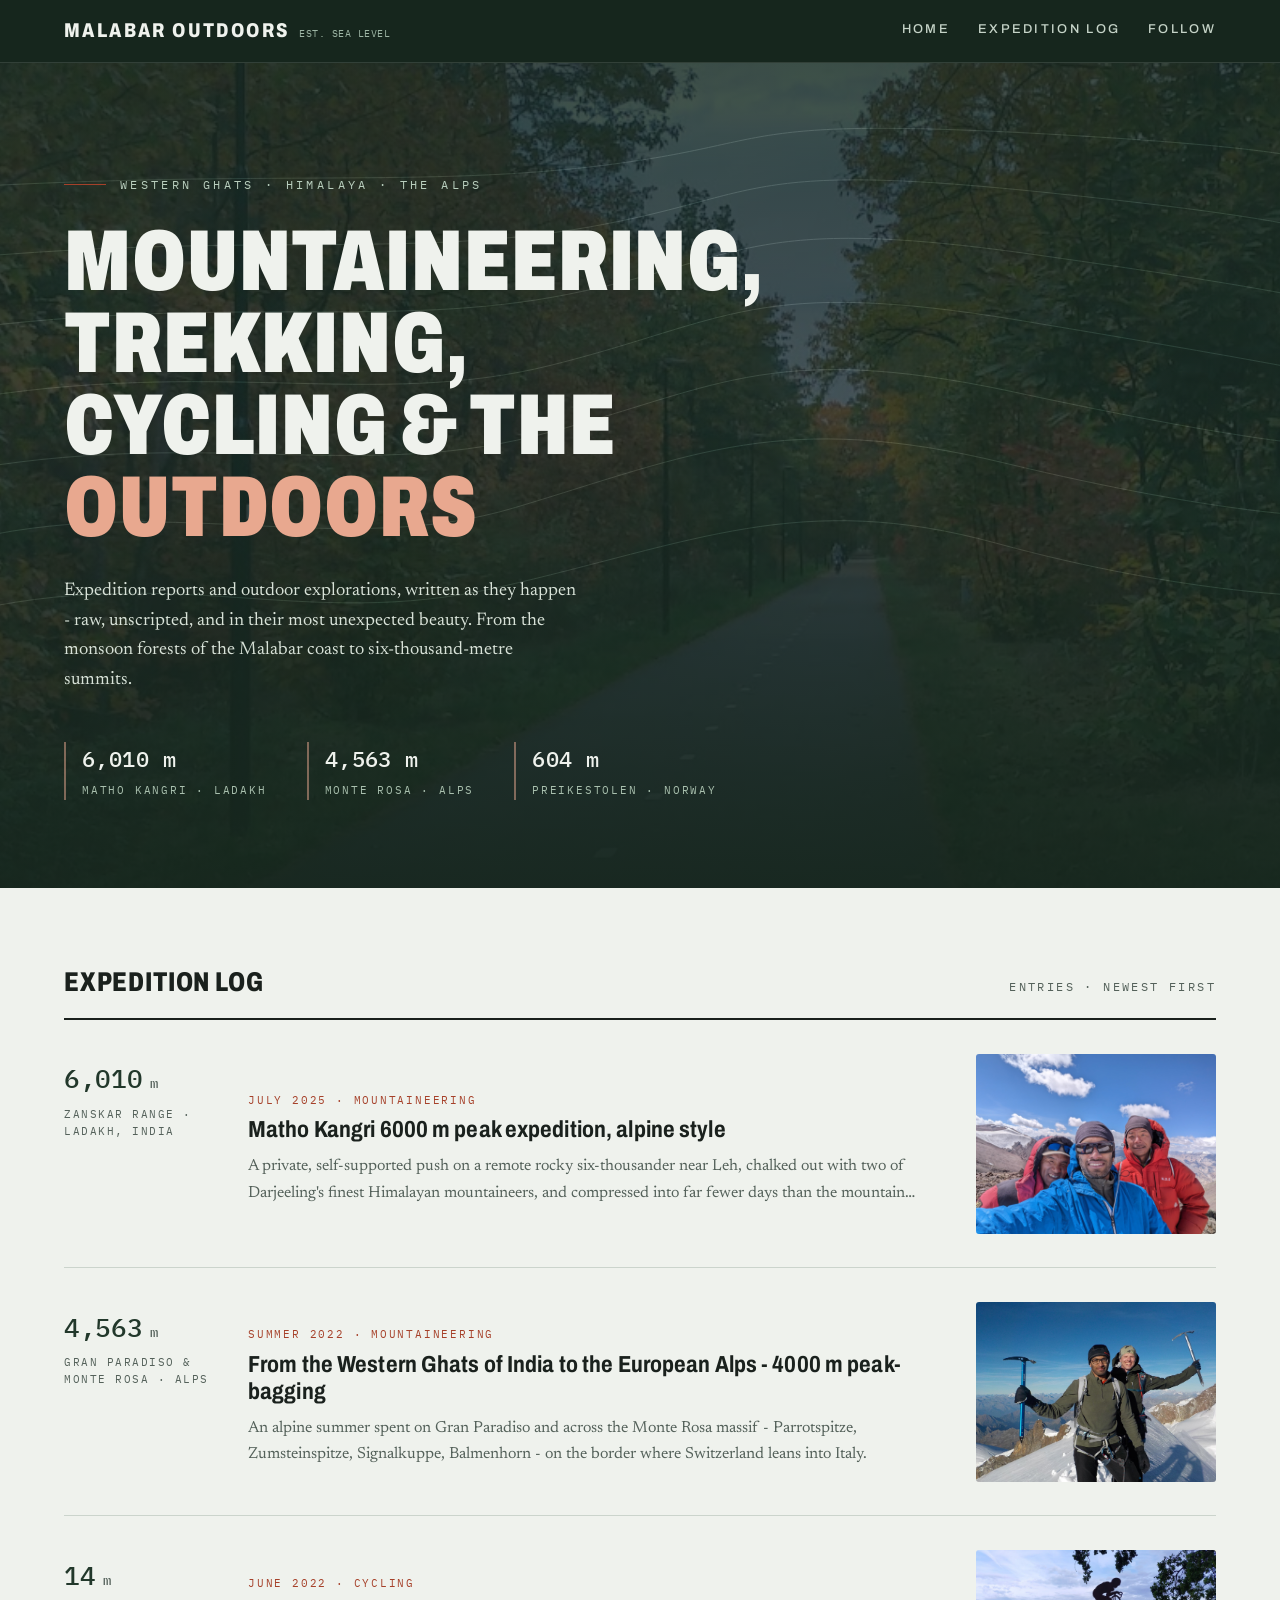
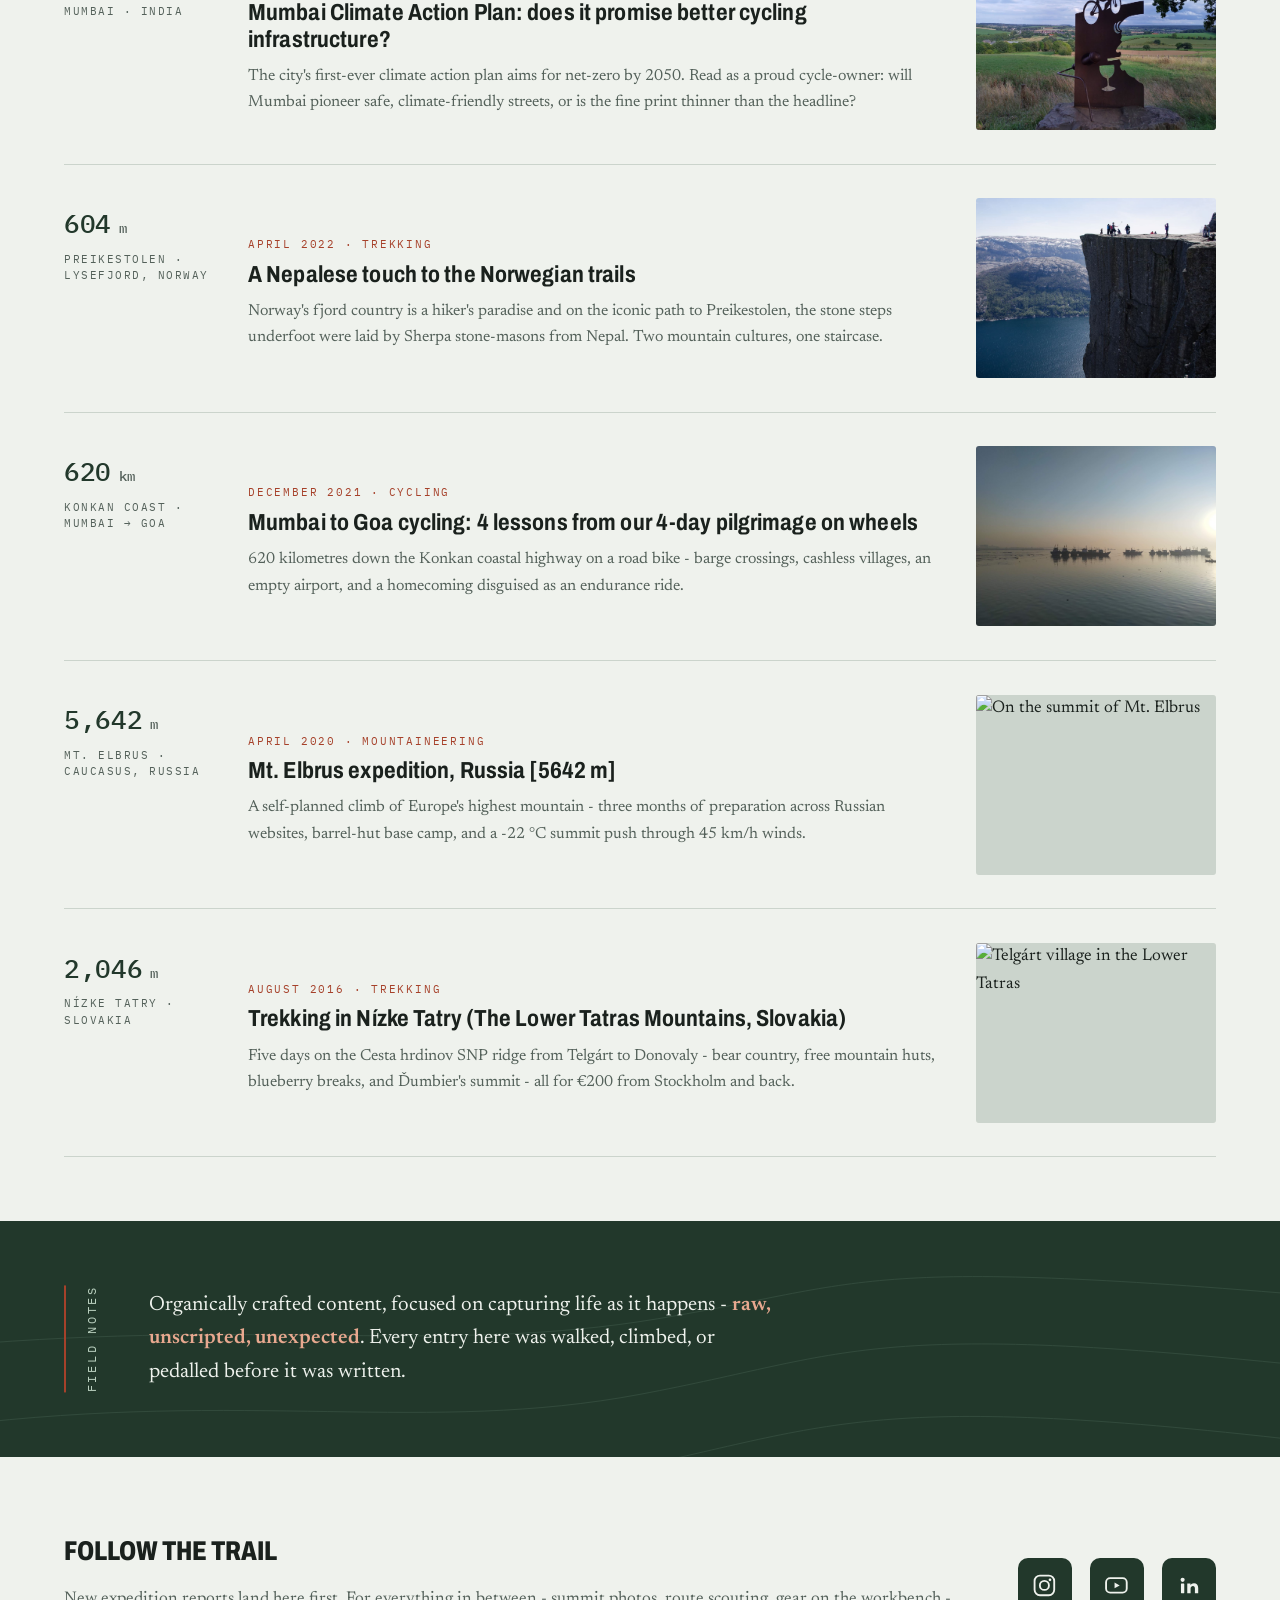
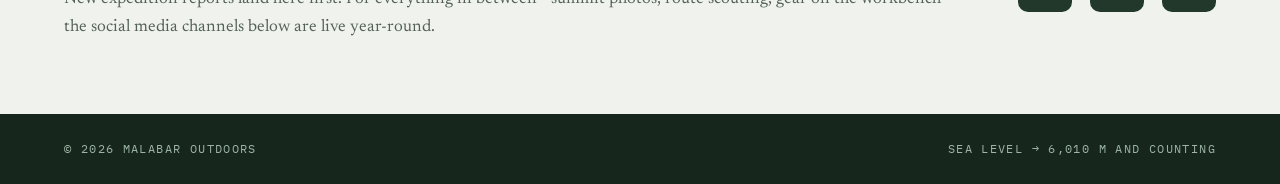
==== commit 303912d6: "Add Mt. Elbrus and Lower Tatras posts Add two new expedition posts: Mt. Elbrus expedition in Russia " ====
--- a/index.html
+++ b/index.html
@@ -368,6 +368,32 @@
     </div>
     <div class="thumb"><img src="images/boati.jpg" alt="Cycles loaded on a barge crossing on the Konkan coast" loading="lazy"></div>
   </a>
+
+  <a class="entry" href="posts/elbrus-expedition-russia.html">
+    <div class="alt-block">
+      <div class="alt">5,642<small> m</small></div>
+      <div class="place">Mt. Elbrus · Caucasus, Russia</div>
+    </div>
+    <div class="entry-main">
+      <p class="meta">April 2020 · Mountaineering</p>
+      <h3 class="entry-title">Mt. Elbrus expedition, Russia [5642 m]</h3>
+      <p>A self-planned climb of Europe's highest mountain - three months of preparation across Russian websites, barrel-hut base camp, and a -22 °C summit push through 45 km/h winds.</p>
+    </div>
+    <div class="thumb"><img src="https://blogger.googleusercontent.com/img/b/R29vZ2xl/AVvXsEiFxc3ZNmXAwyU8tW35l6BTeKkGacjIVfnBEMklyHSHaR5rQRq1ChSXYImmyg7fwCAdAolcLPpzA4PVPRvi7qKtM7au9UI4x977nJ5hNy1dhCvxpaiHx-eP4E2HABYoVNh7zvM7ZBEmDzkP/s800/_20190726_222906.JPG" alt="On the summit of Mt. Elbrus" loading="lazy"></div>
+  </a>
+
+  <a class="entry" href="posts/lower-tatras-slovakia.html">
+    <div class="alt-block">
+      <div class="alt">2,046<small> m</small></div>
+      <div class="place">Nízke Tatry · Slovakia</div>
+    </div>
+    <div class="entry-main">
+      <p class="meta">August 2016 · Trekking</p>
+      <h3 class="entry-title">Trekking in Nízke Tatry (The Lower Tatras Mountains, Slovakia)</h3>
+      <p>Five days on the Cesta hrdinov SNP ridge from Telgárt to Donovaly - bear country, free mountain huts, blueberry breaks, and Ďumbier's summit - all for €200 from Stockholm and back.</p>
+    </div>
+    <div class="thumb"><img src="https://blogger.googleusercontent.com/img/b/R29vZ2xl/AVvXsEiATJb_xot-PQ2js07TMPr7YvjLi_V1xKEupRJnYho7Cyh8Hu6Llu4yVyBTyH-g52piPxlRx8T09xCNXoJKvZOe9PoG4jAL1MU7-sDSgBEfG4_JdHjbKWL2lVVKVq-GY2OBJl1rfbzIlHdt/s800/DSC_4425.JPG" alt="Telgárt village in the Lower Tatras" loading="lazy"></div>
+  </a>
 </main>
 
 <section class="about">
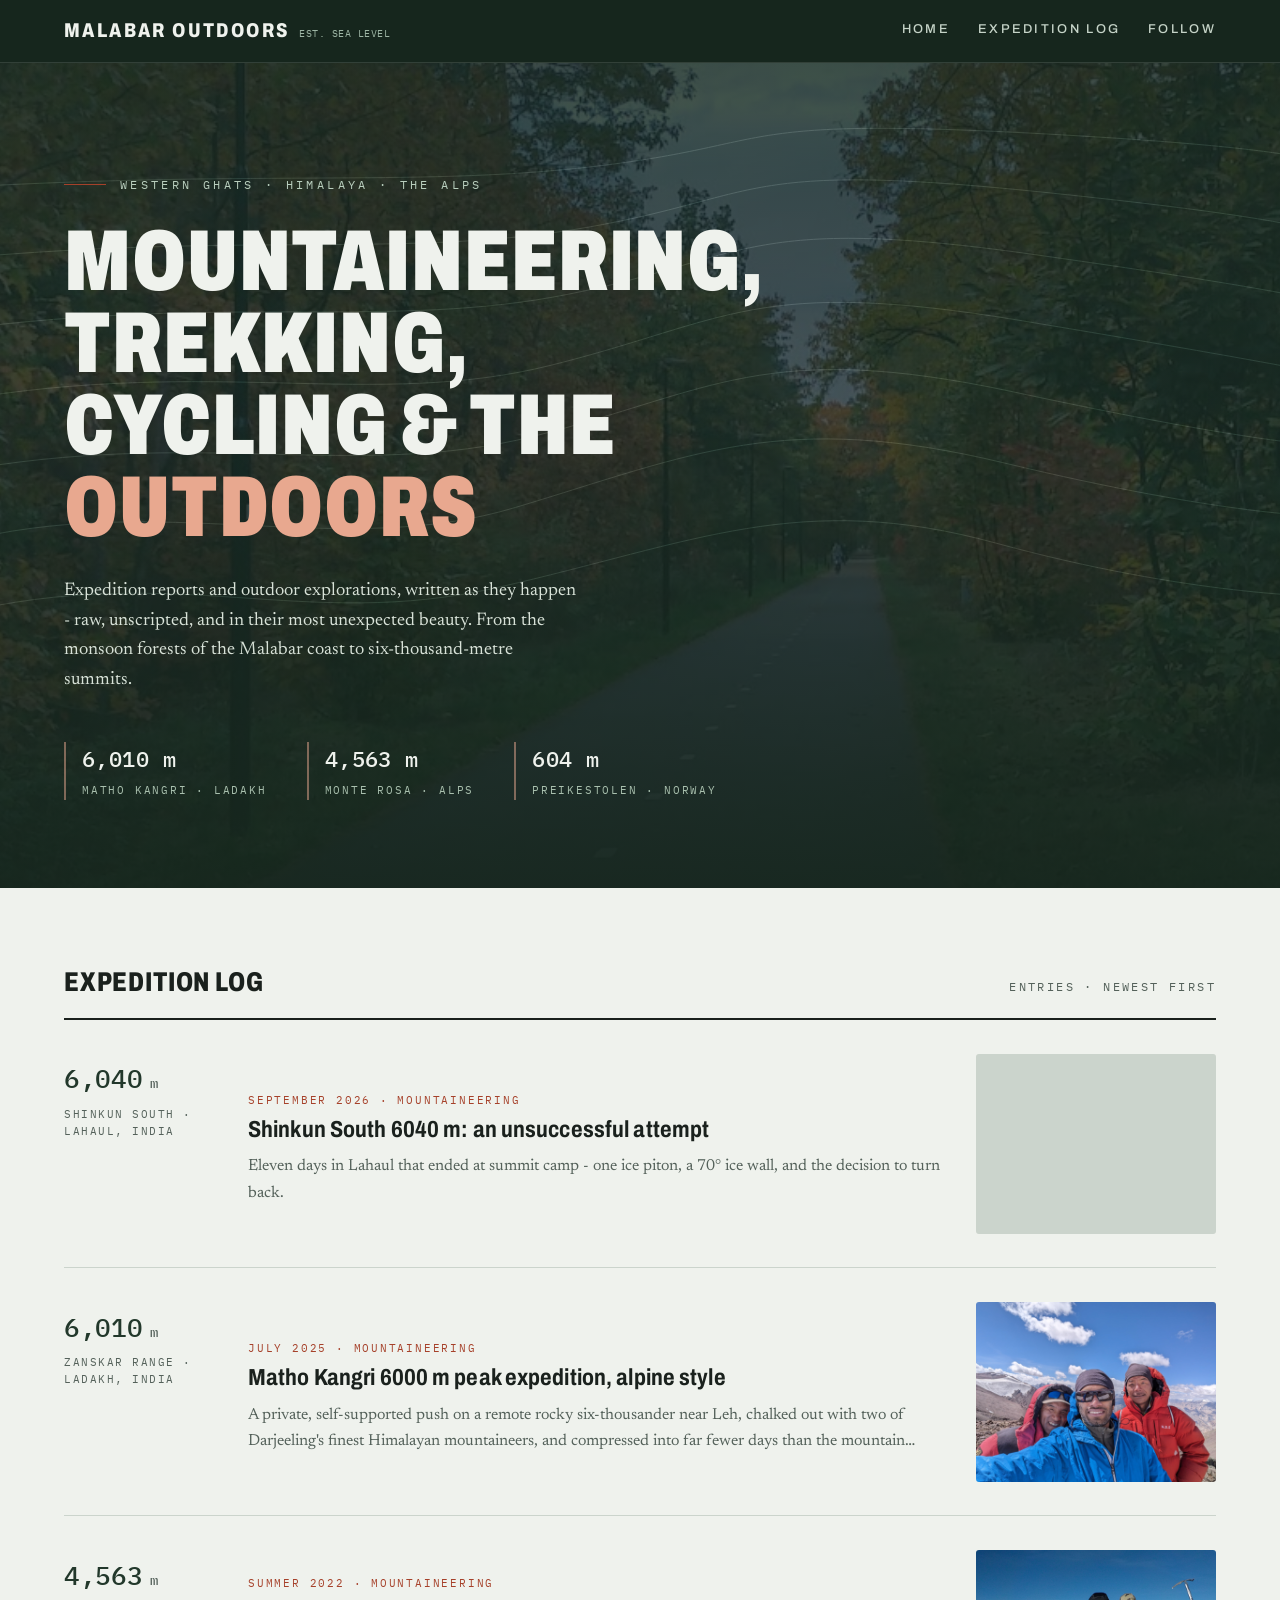
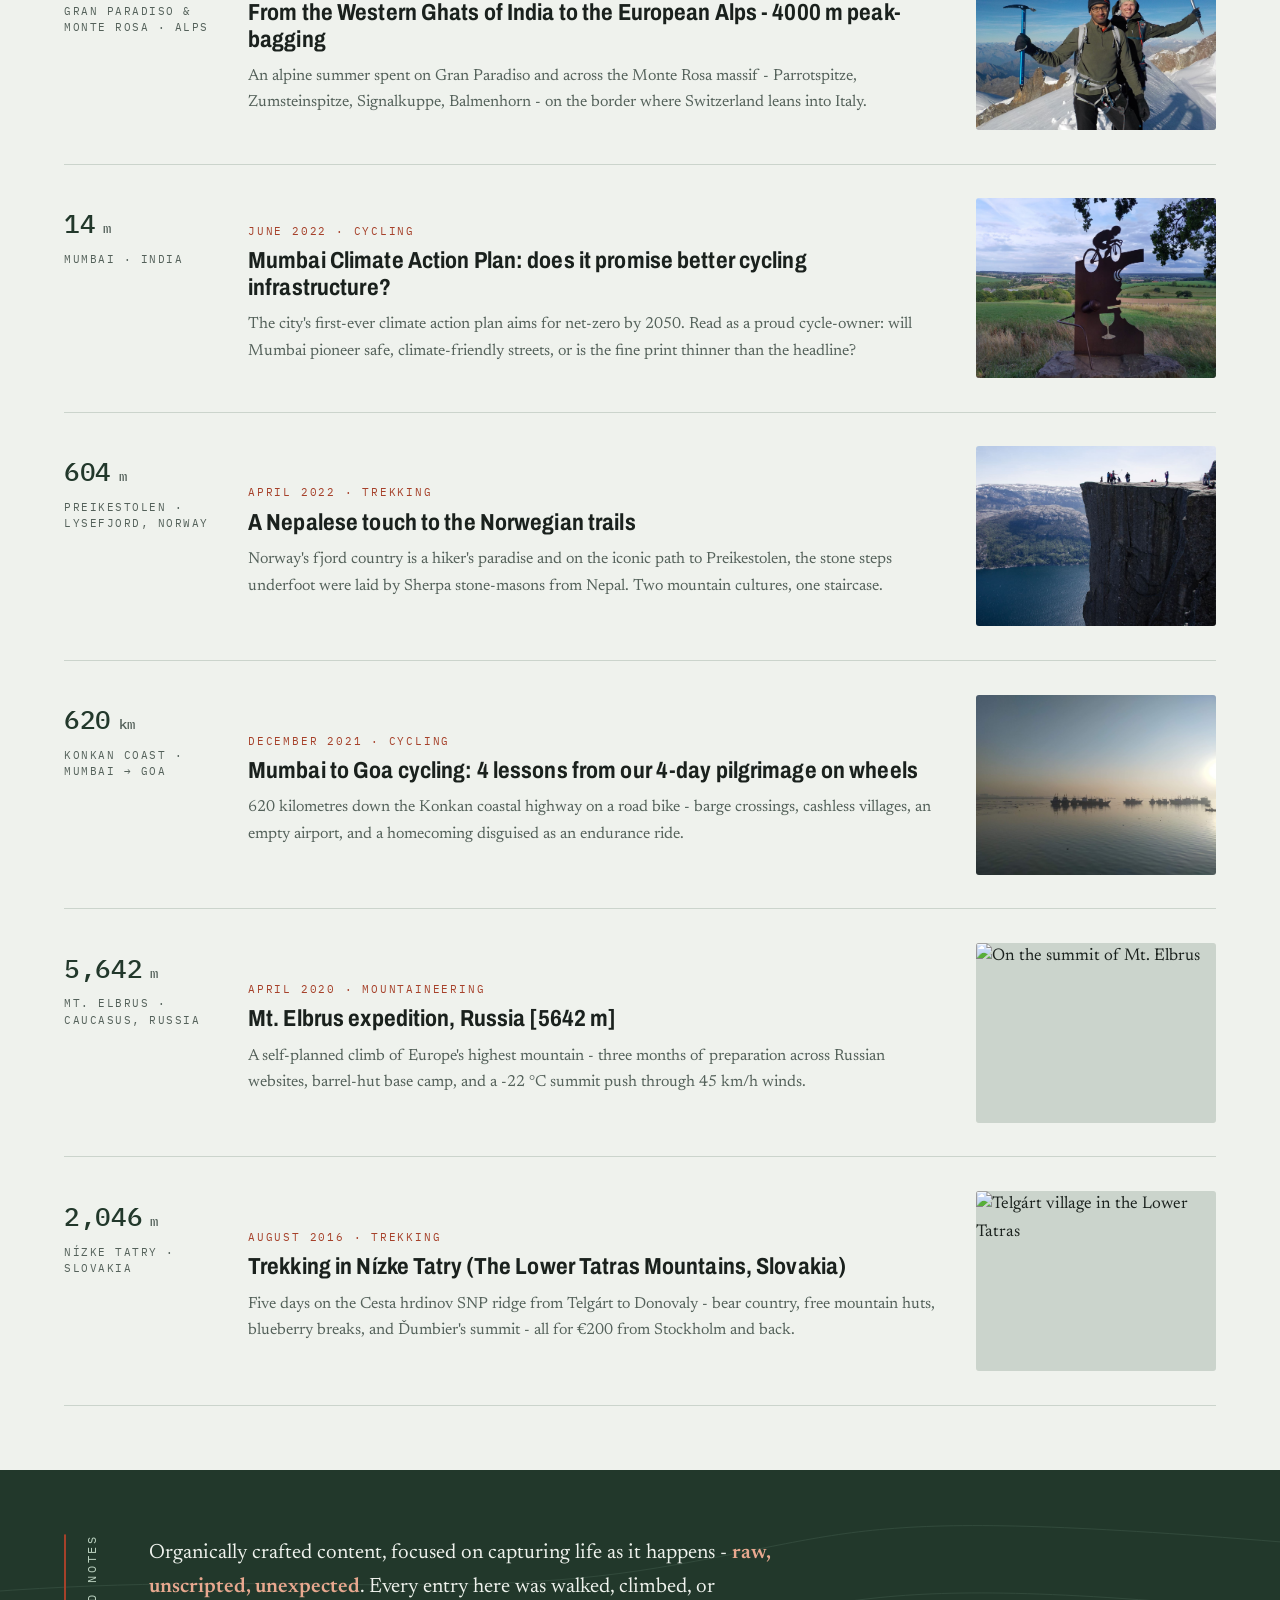
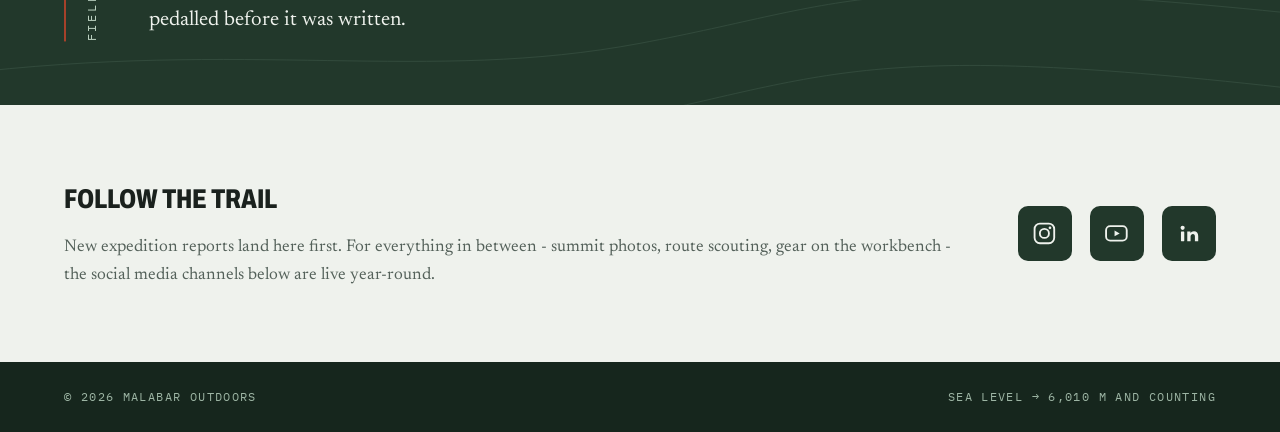
==== commit c0a43e7c: "Add Shinkun South attempt entry List the September 2026 Shinkun South mountaineering attempt in the " ====
--- a/index.html
+++ b/index.html
@@ -304,6 +304,19 @@
     <span class="count">Entries · newest first</span>
   </div>
 
+  <a class="entry" href="posts/shinkun-south-6040m-attempt.html">
+    <div class="alt-block">
+      <div class="alt">6,040<small> m</small></div>
+      <div class="place">Shinkun South · Lahaul, India</div>
+    </div>
+    <div class="entry-main">
+      <p class="meta">September 2026 · Mountaineering</p>
+      <h3 class="entry-title">Shinkun South 6040 m: an unsuccessful attempt</h3>
+      <p>Eleven days in Lahaul that ended at summit camp - one ice piton, a 70° ice wall, and the decision to turn back.</p>
+    </div>
+    <div class="thumb"><!-- TODO: add photo: <img src="images/shinkun-south.jpg" alt="" loading="lazy"> --></div>
+  </a>
+
   <a class="entry" href="posts/matho-kangri-6000m-alpine-style.html">
     <div class="alt-block">
       <div class="alt">6,010<small> m</small></div>
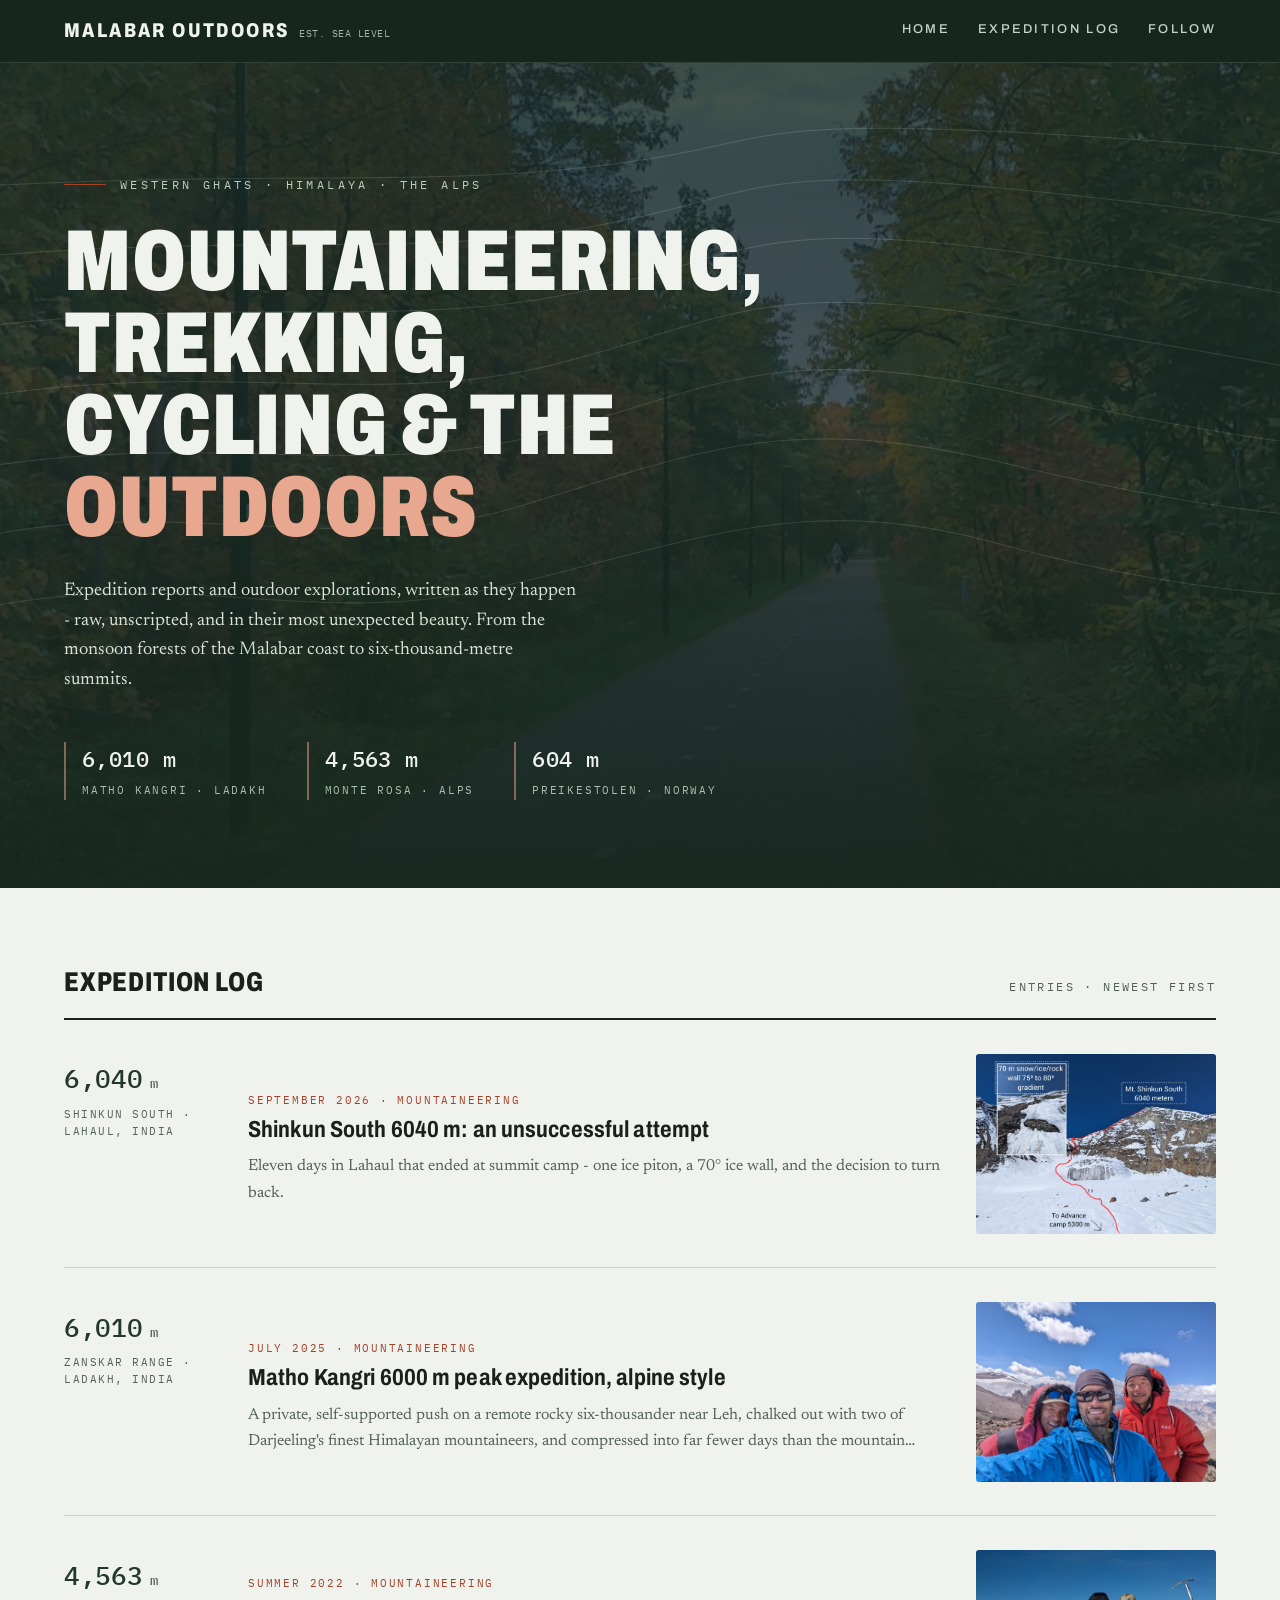
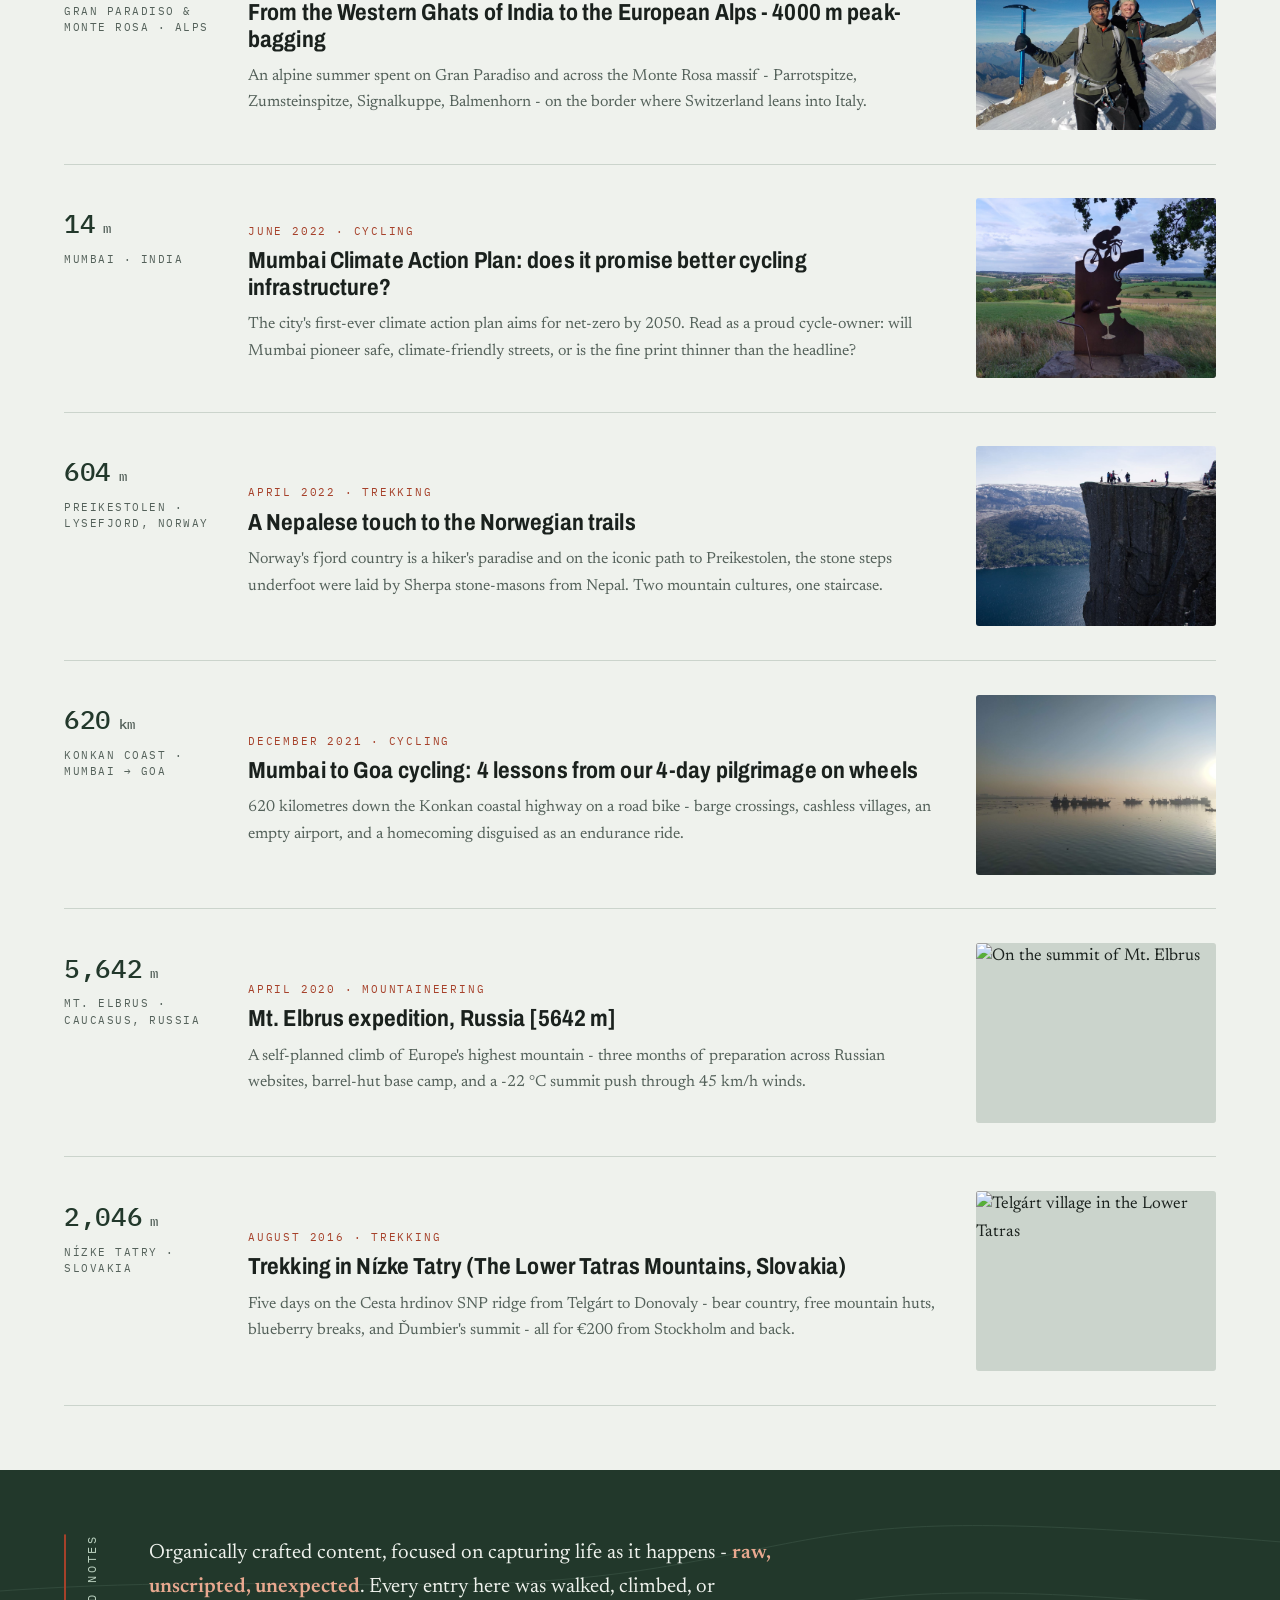
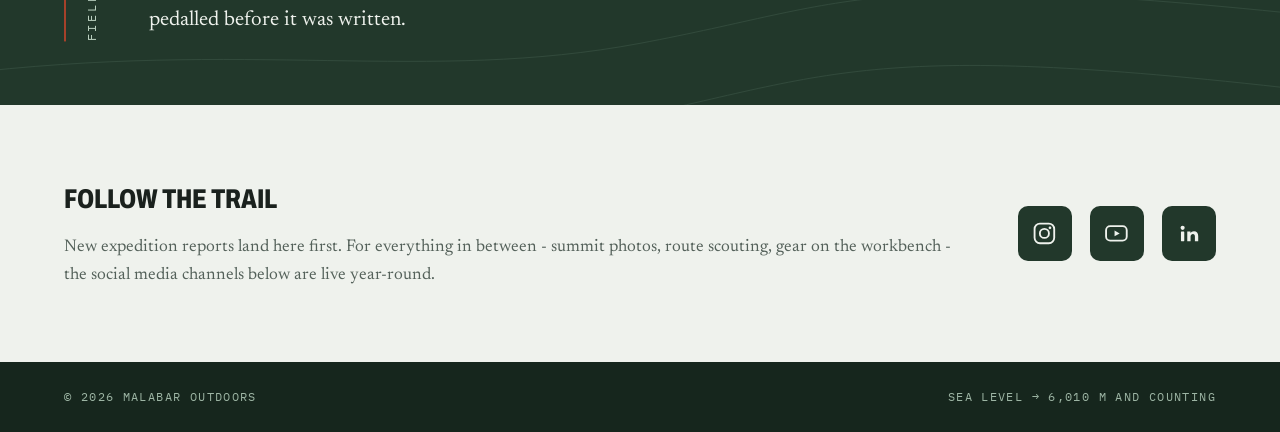
==== commit 2874af11: "Add Shinkun South route imagery Show the route photo in the expedition log and post, improve the rou" ====
--- a/index.html
+++ b/index.html
@@ -314,7 +314,7 @@
       <h3 class="entry-title">Shinkun South 6040 m: an unsuccessful attempt</h3>
       <p>Eleven days in Lahaul that ended at summit camp - one ice piton, a 70° ice wall, and the decision to turn back.</p>
     </div>
-    <div class="thumb"><!-- TODO: add photo: <img src="images/shinkun-south.jpg" alt="" loading="lazy"> --></div>
+    <div class="thumb"><img src="images/Shinkun_Route1.jpeg" alt="Route on Shinkun South marked up the glacier to the shoulder ridge" loading="lazy"></div>
   </a>
 
   <a class="entry" href="posts/matho-kangri-6000m-alpine-style.html">
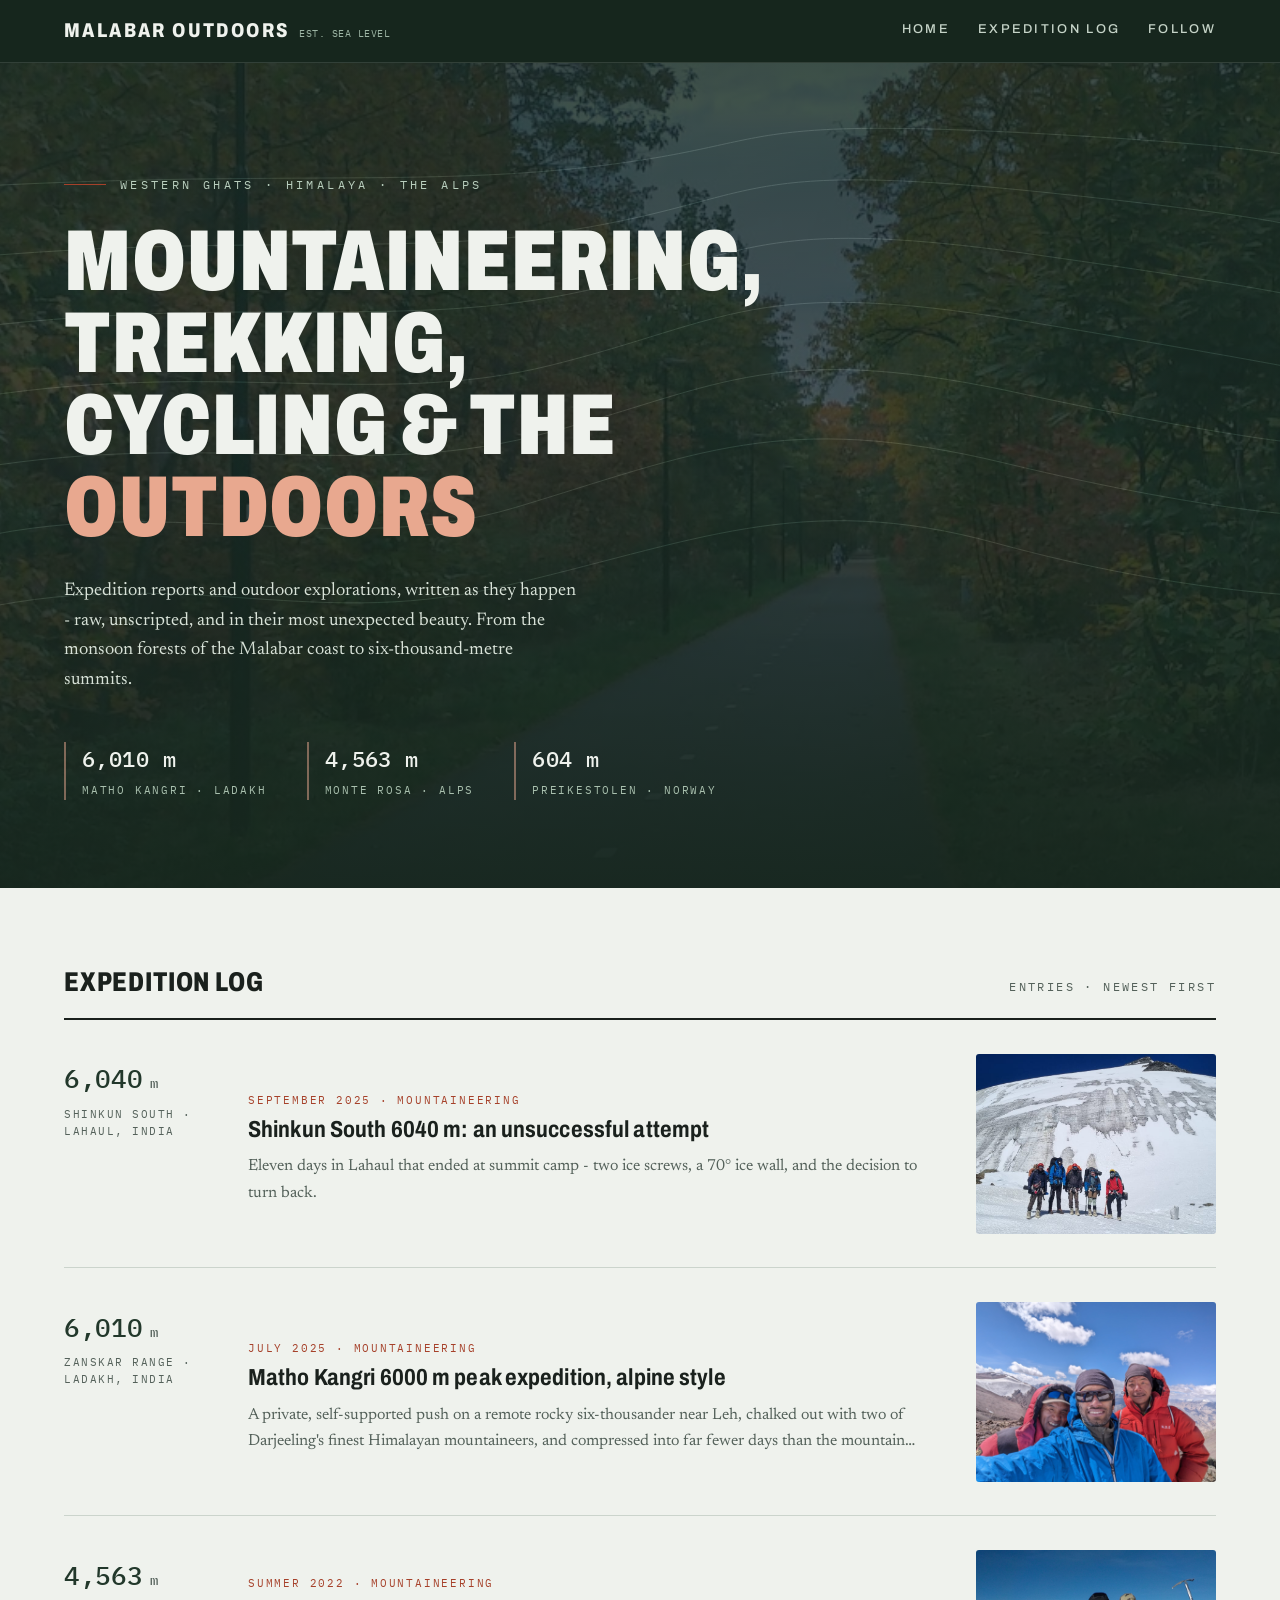
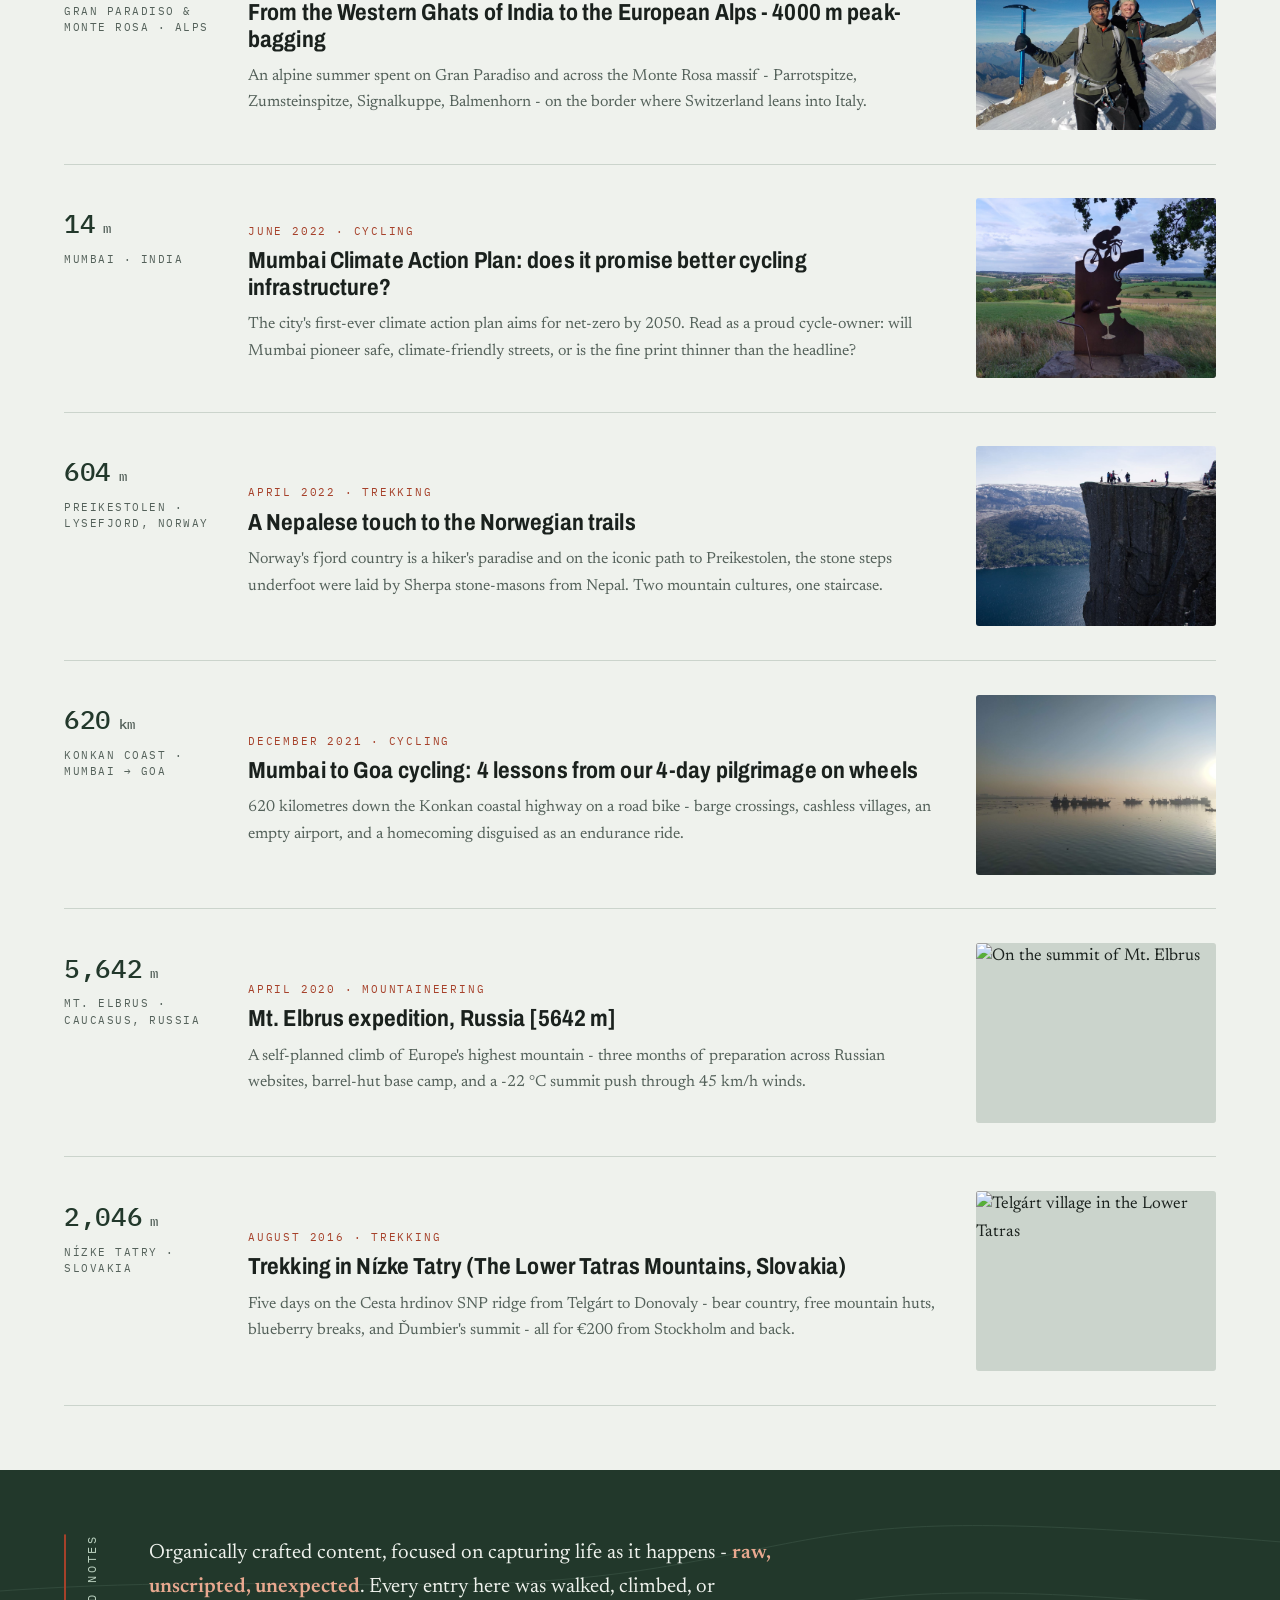
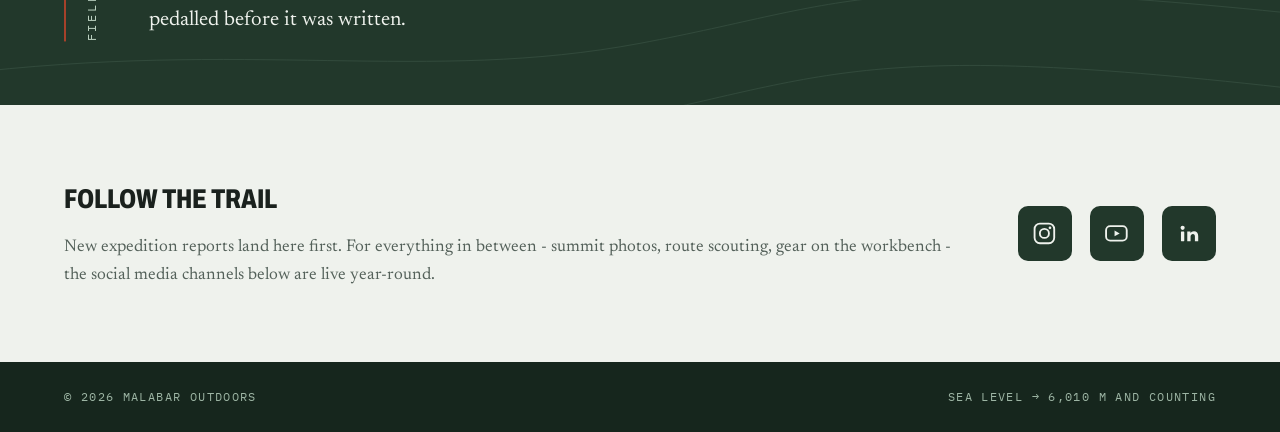
==== commit d7e93d2c: "Update Shinkun South expedition report Correct the trip year and equipment details, add the team ros" ====
--- a/index.html
+++ b/index.html
@@ -310,11 +310,11 @@
       <div class="place">Shinkun South · Lahaul, India</div>
     </div>
     <div class="entry-main">
-      <p class="meta">September 2026 · Mountaineering</p>
+      <p class="meta">September 2025 · Mountaineering</p>
       <h3 class="entry-title">Shinkun South 6040 m: an unsuccessful attempt</h3>
-      <p>Eleven days in Lahaul that ended at summit camp - one ice piton, a 70° ice wall, and the decision to turn back.</p>
-    </div>
-    <div class="thumb"><img src="images/Shinkun_Route1.jpeg" alt="Route on Shinkun South marked up the glacier to the shoulder ridge" loading="lazy"></div>
+      <p>Eleven days in Lahaul that ended at summit camp - two ice screws, a 70° ice wall, and the decision to turn back.</p>
+    </div>
+    <div class="thumb"><img src="images/shinkun-summit-camp-group.jpg" alt="The five climbing members roped up in front of the ice wall below the summit of Shinkun South" loading="lazy"></div>
   </a>
 
   <a class="entry" href="posts/matho-kangri-6000m-alpine-style.html">
